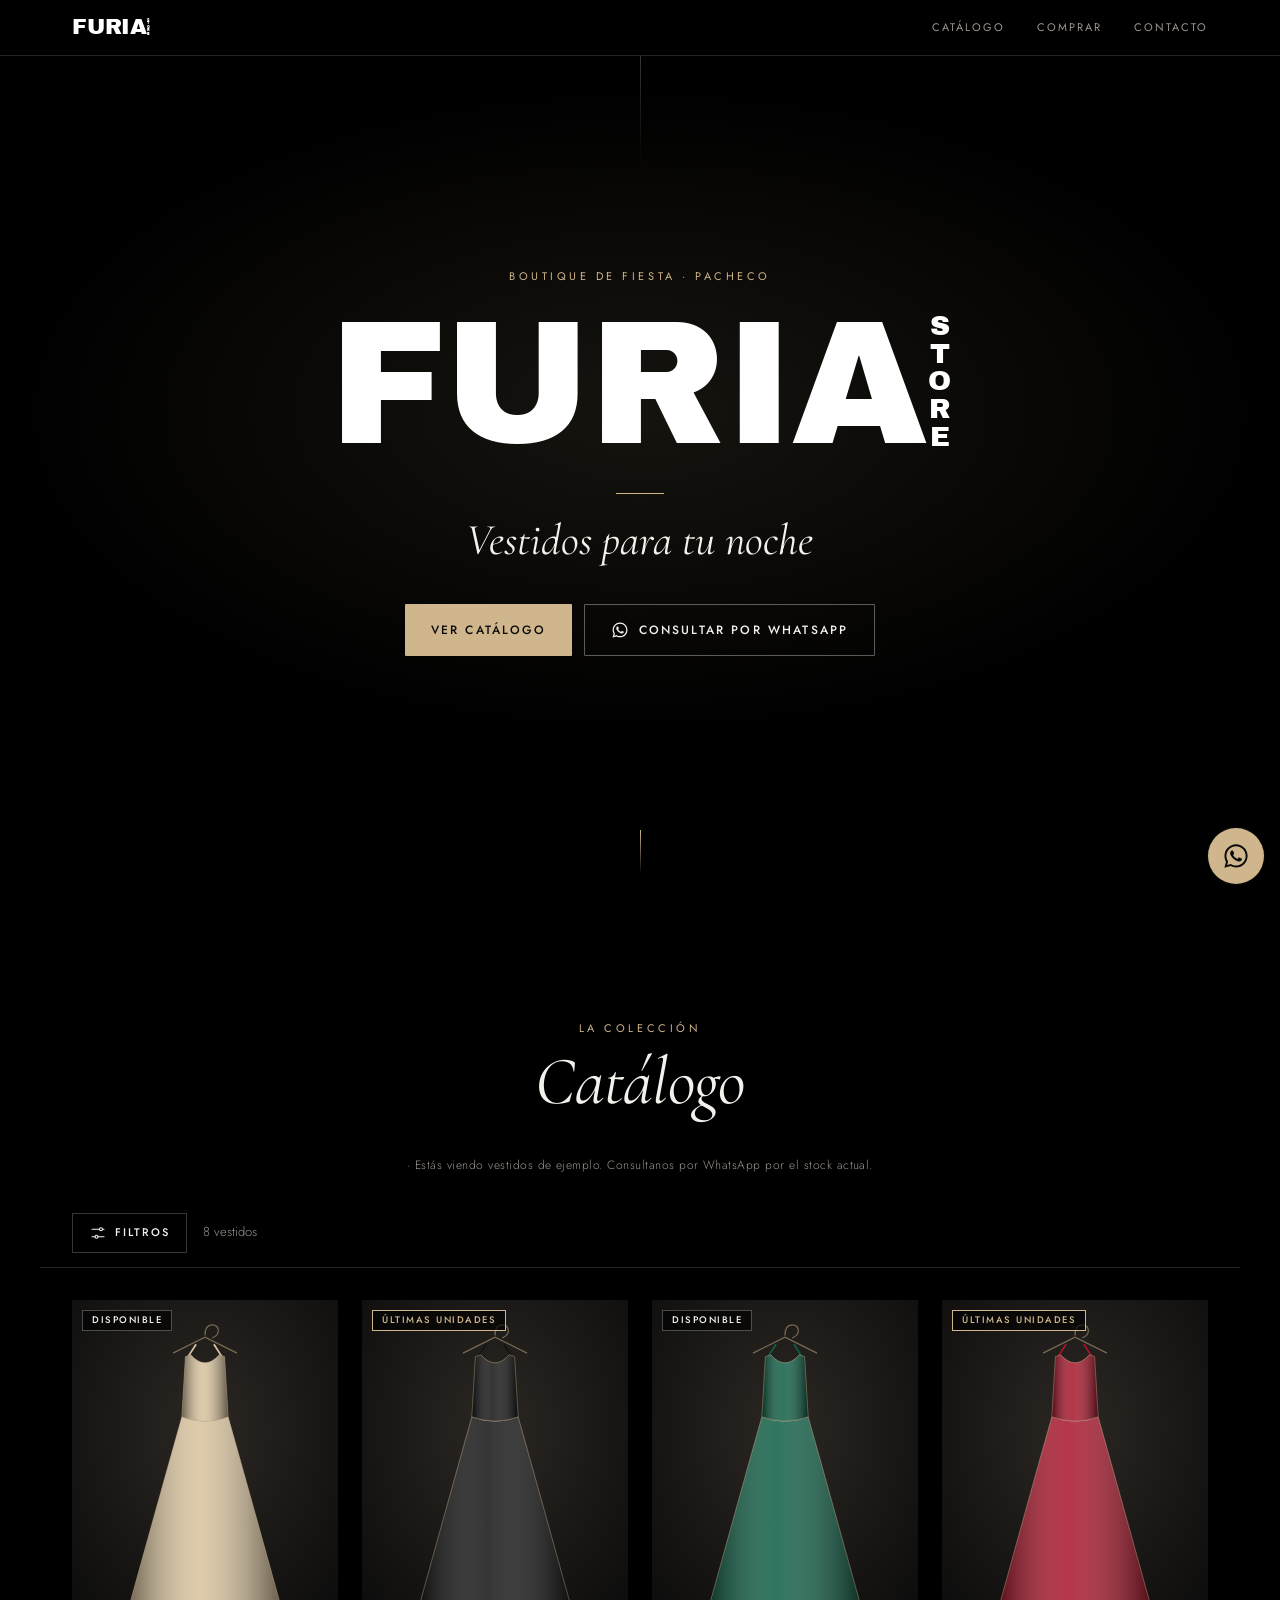
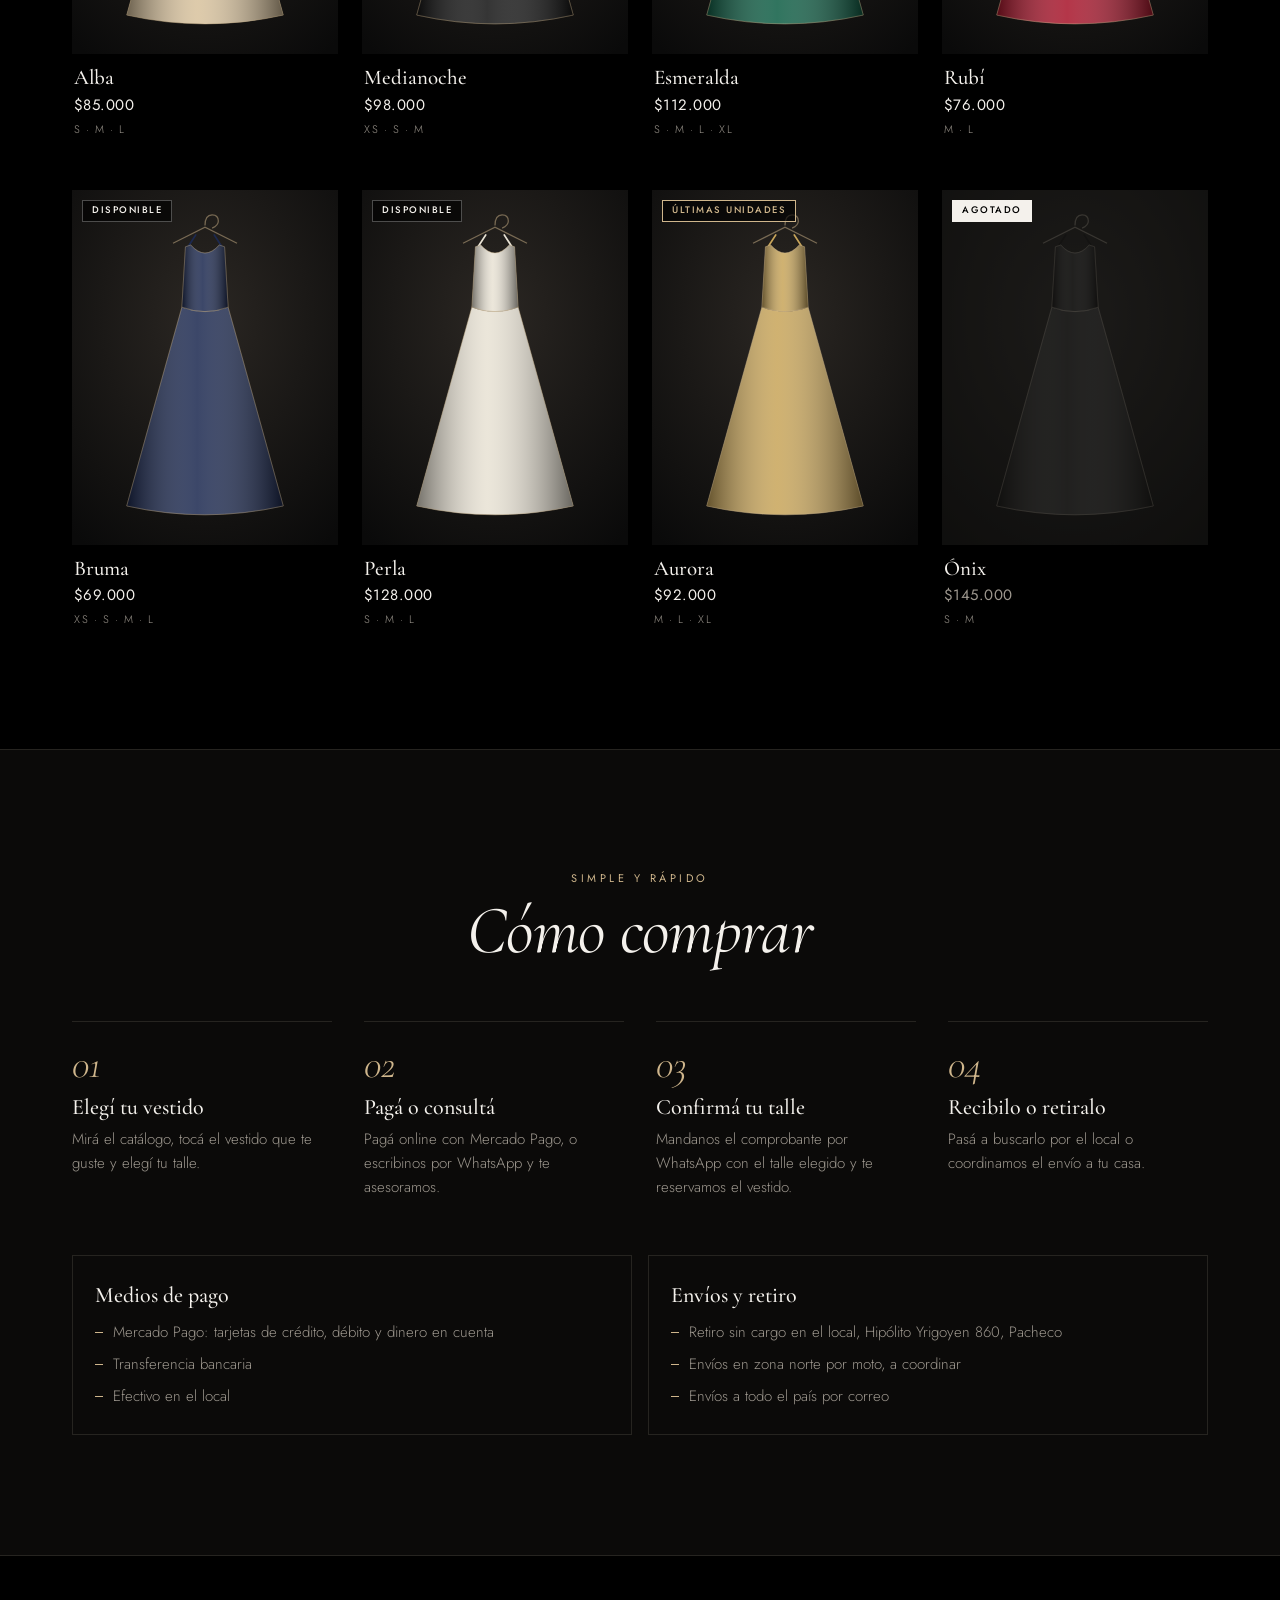
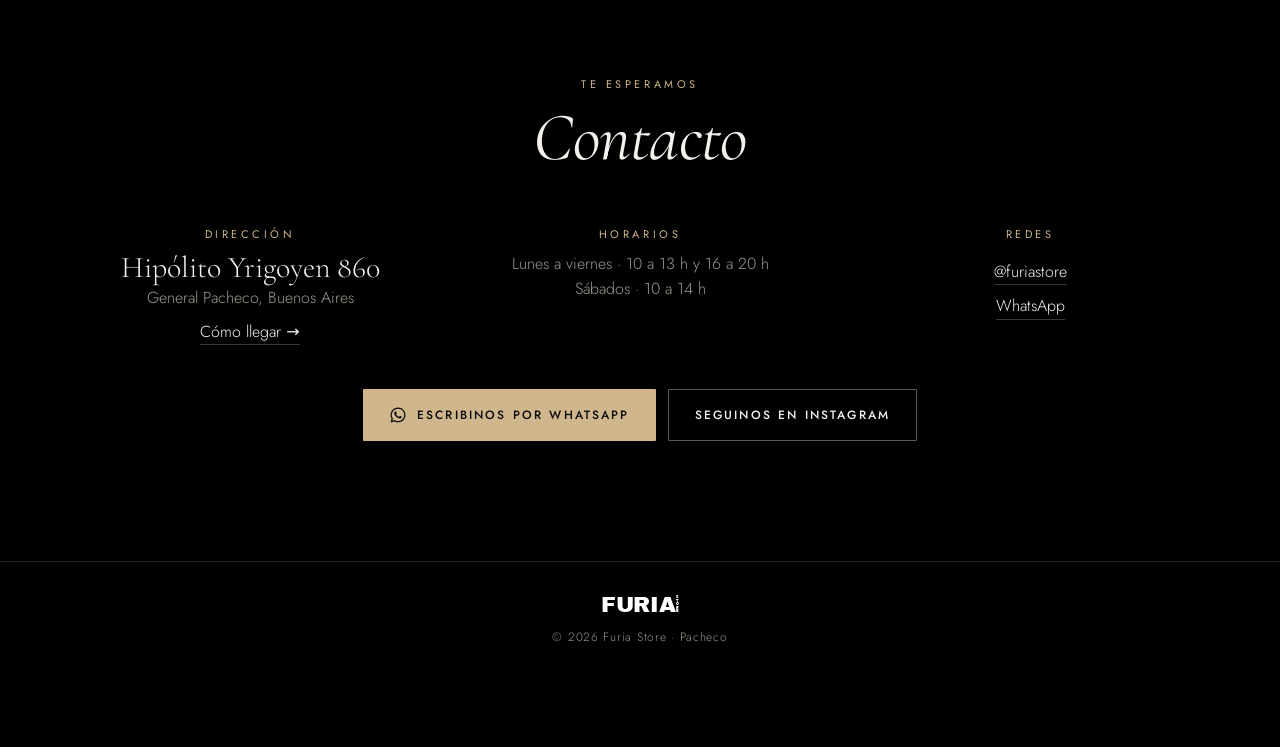
==== index.html @ d297fb41 "Web de Furia Store: catálogo desde Google Sheets, Mercado Pago y WhatsApp" ====
<!doctype html>
<html lang="es-AR">
<head>
  <meta charset="utf-8">
  <meta name="viewport" content="width=device-width, initial-scale=1, viewport-fit=cover">
  <title>Furia Store · Vestidos de fiesta en Pacheco</title>
  <meta name="description" content="Furia Store: vestidos de fiesta elegantes en General Pacheco. Hipólito Yrigoyen 860. Comprá online con Mercado Pago o consultanos por WhatsApp.">
  <meta name="theme-color" content="#000000">
  <meta property="og:title" content="Furia Store · Vestidos para tu noche">
  <meta property="og:description" content="Vestidos de fiesta elegantes en Pacheco. Mirá el catálogo con talles y stock actualizado.">
  <meta property="og:type" content="website">
  <link rel="icon" href="data:image/svg+xml,%3Csvg xmlns='http://www.w3.org/2000/svg' viewBox='0 0 64 64'%3E%3Crect width='64' height='64' fill='%23000'/%3E%3Ctext x='32' y='46' font-family='Arial Black,Arial' font-weight='900' font-size='40' fill='%23fff' text-anchor='middle'%3EF%3C/text%3E%3C/svg%3E">
  <link rel="preconnect" href="https://fonts.googleapis.com">
  <link rel="preconnect" href="https://fonts.gstatic.com" crossorigin>
  <link href="https://fonts.googleapis.com/css2?family=Archivo+Black&family=Cormorant+Garamond:ital,wght@0,400;0,500;1,400;1,500&family=Jost:wght@300;400;500&display=swap" rel="stylesheet">
  <link rel="stylesheet" href="css/styles.css">
</head>
<body>

  <!-- ===== Barra superior ===== -->
  <header class="topbar">
    <div class="container topbar-inner">
      <a href="#inicio" class="logo logo--mini" aria-label="Furia Store, inicio">
        <span class="logo-word">FURIA</span>
        <span class="logo-store" aria-hidden="true"><span>S</span><span>T</span><span>O</span><span>R</span><span>E</span></span>
      </a>
      <nav class="nav" aria-label="Secciones">
        <a href="#catalogo">Catálogo</a>
        <a href="#como-comprar">Comprar</a>
        <a href="#contacto">Contacto</a>
      </nav>
    </div>
  </header>

  <main>
    <!-- ===== 1. Inicio ===== -->
    <section id="inicio" class="hero">
      <div class="hero-inner">
        <p class="eyebrow">Boutique de fiesta · Pacheco</p>
        <!-- Logo armado con texto. Si preferís usar la imagen del logo,
             subí el archivo como logo.png y reemplazá este bloque por:
             <img src="logo.png" alt="Furia Store" class="hero-logo-img"> -->
        <h1 class="logo logo--hero" aria-label="Furia Store">
          <span class="logo-word">FURIA</span>
          <span class="logo-store" aria-hidden="true"><span>S</span><span>T</span><span>O</span><span>R</span><span>E</span></span>
        </h1>
        <span class="hero-rule" aria-hidden="true"></span>
        <p class="tagline">Vestidos para tu noche</p>
        <div class="hero-actions">
          <a href="#catalogo" class="btn btn-accent">Ver catálogo</a>
          <a data-wa class="btn btn-ghost">
            <svg class="ico" viewBox="0 0 24 24" aria-hidden="true"><use href="#ico-wa"/></svg>
            Consultar por WhatsApp
          </a>
        </div>
      </div>
      <a href="#catalogo" class="hero-scroll" aria-label="Bajar al catálogo"></a>
    </section>

    <!-- ===== 2. Catálogo ===== -->
    <section id="catalogo" class="section">
      <div class="container">
        <header class="section-head">
          <p class="eyebrow">La colección</p>
          <h2>Catálogo</h2>
        </header>

        <p id="notice" class="notice" hidden></p>

        <div class="toolbar">
          <button id="filtersOpen" class="toolbar-btn" type="button" aria-haspopup="dialog">
            <svg class="ico" viewBox="0 0 24 24" aria-hidden="true"><path d="M4 7h10M18 7h2M4 17h4M12 17h8" /><circle cx="16" cy="7" r="2"/><circle cx="10" cy="17" r="2"/></svg>
            Filtros <span id="filtersBadge" class="toolbar-badge" hidden></span>
          </button>
          <span id="resultCount" class="toolbar-count" aria-live="polite"></span>
          <button id="filtersClearInline" class="toolbar-clear" type="button" hidden>Limpiar</button>
        </div>

        <div id="grid" class="grid" aria-busy="true">
          <div class="card card--skeleton"></div><div class="card card--skeleton"></div>
          <div class="card card--skeleton"></div><div class="card card--skeleton"></div>
        </div>
        <div id="empty" class="empty" hidden></div>
      </div>
    </section>

    <!-- ===== 3. Cómo comprar ===== -->
    <section id="como-comprar" class="section section--alt">
      <div class="container">
        <header class="section-head">
          <p class="eyebrow">Simple y rápido</p>
          <h2>Cómo comprar</h2>
        </header>

        <ol class="steps">
          <li>
            <span class="step-num">01</span>
            <h3>Elegí tu vestido</h3>
            <p>Mirá el catálogo, tocá el vestido que te guste y elegí tu talle.</p>
          </li>
          <li>
            <span class="step-num">02</span>
            <h3>Pagá o consultá</h3>
            <p>Pagá online con Mercado Pago, o escribinos por WhatsApp y te asesoramos.</p>
          </li>
          <li>
            <span class="step-num">03</span>
            <h3>Confirmá tu talle</h3>
            <p>Mandanos el comprobante por WhatsApp con el talle elegido y te reservamos el vestido.</p>
          </li>
          <li>
            <span class="step-num">04</span>
            <h3>Recibilo o retiralo</h3>
            <p>Pasá a buscarlo por el local o coordinamos el envío a tu casa.</p>
          </li>
        </ol>

        <div class="info-grid">
          <div class="info-card">
            <h3>Medios de pago</h3>
            <ul>
              <li>Mercado Pago: tarjetas de crédito, débito y dinero en cuenta</li>
              <li>Transferencia bancaria</li>
              <li>Efectivo en el local</li>
            </ul>
          </div>
          <div class="info-card">
            <h3>Envíos y retiro</h3>
            <ul>
              <li>Retiro sin cargo en el local, Hipólito Yrigoyen 860, Pacheco</li>
              <li>Envíos en zona norte por moto, a coordinar</li>
              <li>Envíos a todo el país por correo</li>
            </ul>
          </div>
        </div>
      </div>
    </section>

    <!-- ===== 4. Contacto ===== -->
    <section id="contacto" class="section">
      <div class="container contact">
        <header class="section-head">
          <p class="eyebrow">Te esperamos</p>
          <h2>Contacto</h2>
        </header>

        <div class="contact-grid">
          <div class="contact-item">
            <h3>Dirección</h3>
            <p class="contact-big">Hipólito Yrigoyen 860</p>
            <p>General Pacheco, Buenos Aires</p>
            <a class="link" target="_blank" rel="noopener"
               href="https://www.google.com/maps/search/?api=1&query=Hip%C3%B3lito+Yrigoyen+860+General+Pacheco">Cómo llegar →</a>
          </div>
          <div class="contact-item">
            <h3>Horarios</h3>
            <!-- Cambiá los horarios acá -->
            <p>Lunes a viernes · 10 a 13 h y 16 a 20 h</p>
            <p>Sábados · 10 a 14 h</p>
          </div>
          <div class="contact-item">
            <h3>Redes</h3>
            <p><a class="link" data-ig target="_blank" rel="noopener"><span data-ig-text></span></a></p>
            <p><a class="link" data-wa>WhatsApp</a></p>
          </div>
        </div>

        <div class="contact-actions">
          <a data-wa class="btn btn-accent">
            <svg class="ico" viewBox="0 0 24 24" aria-hidden="true"><use href="#ico-wa"/></svg>
            Escribinos por WhatsApp
          </a>
          <a data-ig class="btn btn-ghost" target="_blank" rel="noopener">Seguinos en Instagram</a>
        </div>
      </div>
    </section>
  </main>

  <footer class="footer">
    <div class="container footer-inner">
      <span class="logo logo--mini" aria-hidden="true">
        <span class="logo-word">FURIA</span>
        <span class="logo-store"><span>S</span><span>T</span><span>O</span><span>R</span><span>E</span></span>
      </span>
      <p>© <span id="year"></span> Furia Store · Pacheco</p>
    </div>
  </footer>

  <!-- Botón flotante de WhatsApp -->
  <a data-wa class="wa-float" aria-label="Consultar por WhatsApp">
    <svg viewBox="0 0 24 24" aria-hidden="true"><use href="#ico-wa"/></svg>
  </a>

  <!-- Detalle del vestido -->
  <dialog id="detail" class="detail" aria-label="Detalle del vestido">
    <button class="detail-close" type="button" aria-label="Cerrar">
      <svg viewBox="0 0 24 24" aria-hidden="true"><path d="M6 6l12 12M18 6L6 18"/></svg>
    </button>
    <div class="detail-scroll" id="detailBody"></div>
  </dialog>

  <!-- Panel de filtros -->
  <dialog id="filters" class="sheet" aria-labelledby="filtersTitle">
    <div class="sheet-head">
      <h2 id="filtersTitle">Filtros</h2>
      <button class="sheet-x" type="button" data-close aria-label="Cerrar filtros">
        <svg viewBox="0 0 24 24" aria-hidden="true"><path d="M6 6l12 12M18 6L6 18"/></svg>
      </button>
    </div>
    <div class="sheet-body">
      <fieldset class="fgroup">
        <legend>Talle</legend>
        <div id="fTalles" class="chips"></div>
      </fieldset>
      <fieldset class="fgroup">
        <legend>Color</legend>
        <div id="fColores" class="chips"></div>
      </fieldset>
      <fieldset class="fgroup">
        <legend>Precio</legend>
        <div class="price-range">
          <label><span>Desde</span><input id="fMin" type="number" inputmode="numeric" min="0" step="1000" placeholder="$"></label>
          <span class="price-sep">—</span>
          <label><span>Hasta</span><input id="fMax" type="number" inputmode="numeric" min="0" step="1000" placeholder="$"></label>
        </div>
      </fieldset>
    </div>
    <div class="sheet-foot">
      <button id="filtersClear" class="btn btn-ghost" type="button">Limpiar</button>
      <button id="filtersApply" class="btn btn-accent" type="button" data-close>Ver vestidos</button>
    </div>
  </dialog>

  <!-- Íconos -->
  <svg width="0" height="0" style="position:absolute" aria-hidden="true">
    <symbol id="ico-wa" viewBox="0 0 24 24">
      <path fill="currentColor" stroke="none" d="M12.04 2C6.58 2 2.13 6.45 2.13 11.91c0 1.75.46 3.45 1.32 4.95L2.05 22l5.25-1.38a9.9 9.9 0 0 0 4.74 1.21c5.46 0 9.91-4.45 9.91-9.91C21.95 6.45 17.5 2 12.04 2Zm0 18.15c-1.48 0-2.93-.4-4.2-1.15l-.3-.18-3.12.82.83-3.04-.2-.31a8.2 8.2 0 0 1-1.26-4.38c0-4.54 3.7-8.24 8.25-8.24 4.54 0 8.24 3.7 8.24 8.24 0 4.55-3.7 8.24-8.24 8.24Zm4.52-6.16c-.25-.12-1.47-.72-1.69-.81-.23-.08-.39-.12-.56.13-.16.25-.64.81-.79.97-.14.17-.29.19-.54.06-.25-.12-1.05-.39-1.99-1.23-.74-.66-1.23-1.47-1.38-1.72-.14-.25-.01-.38.11-.51.11-.11.25-.29.37-.43.13-.15.17-.25.25-.42.08-.17.04-.31-.02-.43-.06-.13-.56-1.34-.76-1.84-.2-.48-.41-.42-.56-.43h-.48c-.17 0-.43.06-.66.31-.22.25-.86.85-.86 2.07 0 1.22.89 2.4 1.01 2.56.12.17 1.75 2.67 4.23 3.74.59.26 1.05.41 1.41.52.59.19 1.13.16 1.56.1.48-.07 1.47-.6 1.67-1.18.21-.58.21-1.07.14-1.18-.06-.1-.22-.16-.47-.28Z"/>
    </symbol>
  </svg>

  <script src="js/app.js"></script>
</body>
</html>
---- css/styles.css ----
/* =========================================================
   FURIA STORE — estilos
   Base negra y blanca + un solo acento champagne.
   ========================================================= */

:root {
  --bg: #000;
  --bg-alt: #0b0a09;
  --surface: #141311;
  --line: #262420;
  --line-strong: #3a3732;
  --text: #f4f1ec;
  --muted: #9d978e;
  --accent: #cfb68c;        /* champagne */
  --accent-soft: rgba(207, 182, 140, .14);

  --font-logo: "Archivo Black", "Arial Black", Arial, sans-serif;
  --font-title: "Cormorant Garamond", Georgia, serif;
  --font-body: "Jost", system-ui, -apple-system, "Segoe UI", sans-serif;

  --topbar-h: 56px;
  --ease: cubic-bezier(.2, .7, .2, 1);
}

*, *::before, *::after { box-sizing: border-box; margin: 0; padding: 0; }

html {
  scroll-behavior: smooth;
  scroll-padding-top: var(--topbar-h);
  -webkit-text-size-adjust: 100%;
}
html.lock { overflow: hidden; }

body {
  background: var(--bg);
  color: var(--text);
  font-family: var(--font-body);
  font-weight: 300;
  font-size: 16px;
  line-height: 1.6;
  -webkit-font-smoothing: antialiased;
  overflow-x: hidden;
}

[hidden] { display: none !important; }
img { display: block; max-width: 100%; }
a { color: inherit; text-decoration: none; }
button { font: inherit; color: inherit; background: none; border: 0; cursor: pointer; }
fieldset { border: 0; }
:focus-visible { outline: 1px solid var(--accent); outline-offset: 3px; }

.container { width: 100%; max-width: 1200px; margin: 0 auto; padding: 0 20px; }

.ico {
  width: 18px; height: 18px; flex: none;
  fill: none; stroke: currentColor; stroke-width: 1.5; stroke-linecap: round;
}

/* ---------- Logo (FURIA + STORE vertical) ---------- */
.logo {
  display: inline-flex;
  align-items: stretch;
  font-family: var(--font-logo);
  font-weight: 400;
  color: #fff;
  line-height: .74;
  text-transform: uppercase;
}
.logo-word { letter-spacing: -.01em; padding-top: .02em; }
.logo-store {
  display: flex;
  flex-direction: column;
  justify-content: space-between;
  margin-left: .07em;
  font-size: .158em;
  line-height: 1;
  padding: .02em 0 0;
}
.logo-store span { display: block; height: 1em; line-height: .78; text-align: center; }
.logo--mini { font-size: 22px; }
.logo--hero { font-size: clamp(76px, 25vw, 176px); }

/* ---------- Barra superior ---------- */
.topbar {
  position: sticky; top: 0; z-index: 40;
  height: var(--topbar-h);
  background: rgba(0, 0, 0, .86);
  -webkit-backdrop-filter: blur(12px);
  backdrop-filter: blur(12px);
  border-bottom: 1px solid var(--line);
}
.topbar-inner { height: 100%; display: flex; align-items: center; justify-content: space-between; }
.nav { display: flex; gap: 20px; }
.nav a {
  font-size: 11px; font-weight: 400;
  letter-spacing: .18em; text-transform: uppercase;
  color: var(--muted);
  transition: color .2s;
}
.nav a:hover { color: var(--text); }

/* ---------- Botones ---------- */
.btn {
  display: inline-flex; align-items: center; justify-content: center; gap: 10px;
  min-height: 52px; padding: 0 26px;
  font-size: 12px; font-weight: 500;
  letter-spacing: .18em; text-transform: uppercase;
  border-radius: 1px;
  transition: background .25s, color .25s, border-color .25s, transform .25s;
  text-align: center;
  cursor: pointer;
}
.btn .ico { width: 18px; height: 18px; }
.btn-accent { background: var(--accent); color: #0a0a0a; }
.btn-accent:hover { background: #e0caa3; }
.btn-ghost { border: 1px solid rgba(255, 255, 255, .35); color: var(--text); }
.btn-ghost:hover { border-color: #fff; }
.btn:active { transform: scale(.98); }

/* ---------- Inicio ---------- */
.hero {
  position: relative;
  min-height: calc(100svh - var(--topbar-h));
  display: grid; place-items: center;
  text-align: center;
  padding: 56px 20px 88px;
  background:
    radial-gradient(ellipse 70% 55% at 50% 42%, rgba(207, 182, 140, .11), transparent 70%),
    var(--bg);
  overflow: hidden;
}
.hero::before, .hero::after {   /* líneas finas decorativas */
  content: ""; position: absolute; left: 50%; width: 1px;
  background: linear-gradient(var(--line-strong), transparent);
}
.hero::before { top: 0; height: 12vh; }
.hero-inner { display: flex; flex-direction: column; align-items: center; animation: rise 1.1s var(--ease) both; }
.hero .eyebrow { margin-bottom: 30px; }
.hero-logo-img { width: min(78vw, 520px); height: auto; }
.hero-rule { width: 48px; height: 1px; background: var(--accent); margin: 38px 0 22px; }
.tagline {
  font-family: var(--font-title);
  font-style: italic; font-weight: 400;
  font-size: clamp(28px, 7.5vw, 44px);
  line-height: 1.1;
  margin-bottom: 40px;
}
.hero-actions { display: flex; flex-direction: column; gap: 12px; width: 100%; max-width: 320px; }
.hero-scroll {
  position: absolute; bottom: 26px; left: 50%;
  width: 1px; height: 44px; background: linear-gradient(var(--accent), transparent);
  animation: drip 2.4s ease-in-out infinite;
}

@keyframes rise { from { opacity: 0; transform: translateY(14px); } to { opacity: 1; transform: none; } }
@keyframes drip { 0%, 100% { opacity: .2; transform: scaleY(.6); transform-origin: top; } 50% { opacity: 1; transform: scaleY(1); } }

/* ---------- Secciones ---------- */
.section { padding: 84px 0; }
.section--alt { background: var(--bg-alt); border-top: 1px solid var(--line); border-bottom: 1px solid var(--line); }
.section-head { text-align: center; margin-bottom: 40px; }
.eyebrow {
  font-size: 11px; font-weight: 400;
  letter-spacing: .32em; text-transform: uppercase;
  color: var(--accent);
}
.section-head .eyebrow { margin-bottom: 10px; }
h2 {
  font-family: var(--font-title);
  font-weight: 400; font-style: italic;
  font-size: clamp(42px, 11vw, 68px);
  line-height: 1;
  letter-spacing: -.01em;
}
h3 {
  font-family: var(--font-title);
  font-weight: 500;
  font-size: 22px; line-height: 1.2;
}

/* ---------- Catálogo: barra de filtros ---------- */
.notice {
  margin: -16px auto 24px;
  max-width: 520px;
  text-align: center;
  font-size: 12px; letter-spacing: .04em;
  color: var(--muted);
}
.notice::before { content: "·  "; color: var(--accent); }

.toolbar {
  position: sticky; top: var(--topbar-h); z-index: 30;
  display: flex; align-items: center; gap: 16px;
  margin: 0 -20px 24px; padding: 12px 20px;
  background: rgba(0, 0, 0, .9);
  -webkit-backdrop-filter: blur(10px);
  backdrop-filter: blur(10px);
  border-bottom: 1px solid var(--line);
}
.toolbar-btn {
  display: inline-flex; align-items: center; gap: 8px;
  min-height: 40px; padding: 0 16px;
  border: 1px solid var(--line-strong);
  font-size: 11px; font-weight: 500; letter-spacing: .18em; text-transform: uppercase;
}
.toolbar-btn:hover { border-color: var(--text); }
.toolbar-badge {
  display: inline-grid; place-items: center;
  min-width: 18px; height: 18px; padding: 0 5px;
  border-radius: 9px; background: var(--accent); color: #000;
  font-size: 10px; letter-spacing: 0;
}
.toolbar-count { font-size: 13px; color: var(--muted); }
.toolbar-clear {
  margin-left: auto;
  font-size: 11px; letter-spacing: .16em; text-transform: uppercase;
  color: var(--accent);
  min-height: 40px;
}

/* ---------- Catálogo: grilla ---------- */
.grid {
  display: grid;
  grid-template-columns: repeat(2, minmax(0, 1fr));
  gap: 28px 12px;
}
.card-link { display: block; width: 100%; text-align: left; }
.card-media {
  position: relative;
  aspect-ratio: 3 / 4;
  overflow: hidden;
  background: var(--surface);
}
.card-media img {
  width: 100%; height: 100%; object-fit: cover;
  transition: transform 1s var(--ease), opacity .4s;
}
.card-link:hover .card-media img { transform: scale(1.04); }
.card-body { padding: 12px 2px 0; }
.card-name {
  font-family: var(--font-title);
  font-weight: 500;
  font-size: 21px; line-height: 1.15;
}
.card-price { font-size: 15px; font-weight: 400; letter-spacing: .03em; margin-top: 2px; }
.card-sizes {
  font-size: 11px; letter-spacing: .14em; text-transform: uppercase;
  color: var(--muted); margin-top: 4px;
}
.card[data-stock="agotado"] .card-media img { opacity: .4; filter: grayscale(.6); }
.card[data-stock="agotado"] .card-price { color: var(--muted); }

.badge {
  display: inline-block;
  padding: 5px 9px;
  font-size: 9.5px; font-weight: 500;
  letter-spacing: .16em; text-transform: uppercase;
  line-height: 1;
  border: 1px solid rgba(255, 255, 255, .28);
  background: rgba(0, 0, 0, .66);
  color: var(--text);
}
.card-media .badge { position: absolute; top: 10px; left: 10px; }
.badge--ultimas { border-color: var(--accent); color: var(--accent); }
.badge--agotado { background: var(--text); border-color: var(--text); color: #000; }

.card--skeleton {
  aspect-ratio: 3 / 4.7;
  background: linear-gradient(100deg, var(--surface) 40%, #1e1c19 50%, var(--surface) 60%) 0 0 / 300% 100%;
  animation: shimmer 1.6s linear infinite;
}
@keyframes shimmer { to { background-position: -150% 0; } }

.empty {
  text-align: center; padding: 48px 0;
  color: var(--muted);
}
.empty p { margin-bottom: 20px; }

/* ---------- Cómo comprar ---------- */
.steps {
  list-style: none;
  display: grid; gap: 34px;
  counter-reset: none;
  margin-bottom: 56px;
}
.steps li { border-top: 1px solid var(--line); padding-top: 22px; }
.step-num {
  display: block;
  font-family: var(--font-title); font-style: italic;
  font-size: 40px; line-height: 1;
  color: var(--accent);
  margin-bottom: 10px;
}
.steps p, .info-card li { color: var(--muted); font-size: 15px; }
.steps h3 { margin-bottom: 6px; }

.info-grid { display: grid; gap: 16px; }
.info-card {
  border: 1px solid var(--line);
  padding: 26px 22px;
}
.info-card h3 { margin-bottom: 12px; }
.info-card ul { list-style: none; display: grid; gap: 8px; }
.info-card li { padding-left: 18px; position: relative; }
.info-card li::before {
  content: ""; position: absolute; left: 0; top: .78em;
  width: 8px; height: 1px; background: var(--accent);
}

/* ---------- Contacto ---------- */
.contact-grid { display: grid; gap: 34px; text-align: center; margin-bottom: 44px; }
.contact-item h3 {
  font-family: var(--font-body);
  font-size: 11px; font-weight: 400;
  letter-spacing: .32em; text-transform: uppercase;
  color: var(--accent);
  margin-bottom: 10px;
}
.contact-item p { color: var(--muted); }
.contact-big {
  font-family: var(--font-title);
  font-size: 30px; line-height: 1.15;
  color: var(--text) !important;
}
.link { color: var(--text); border-bottom: 1px solid var(--line-strong); transition: border-color .2s; }
.link:hover { border-color: var(--accent); }
.contact-item .link { display: inline-block; margin-top: 8px; }
.contact-actions { display: flex; flex-direction: column; gap: 12px; max-width: 340px; margin: 0 auto; }

/* ---------- Footer ---------- */
.footer { border-top: 1px solid var(--line); padding: 34px 0 100px; }
.footer-inner { display: flex; flex-direction: column; align-items: center; gap: 14px; }
.footer p { font-size: 12px; color: var(--muted); letter-spacing: .06em; }

/* ---------- WhatsApp flotante ---------- */
.wa-float {
  position: fixed; z-index: 45;
  right: 16px; bottom: calc(16px + env(safe-area-inset-bottom));
  width: 56px; height: 56px;
  display: grid; place-items: center;
  border-radius: 50%;
  background: var(--accent); color: #0a0a0a;
  box-shadow: 0 8px 28px rgba(0, 0, 0, .55), 0 0 0 1px rgba(255, 255, 255, .06);
  transition: transform .25s var(--ease);
}
.wa-float svg { width: 28px; height: 28px; }
.wa-float:hover { transform: scale(1.06); }

/* ---------- Diálogos (detalle y filtros) ---------- */
dialog {
  color: var(--text);
  background: var(--bg);
  border: 0;
  padding: 0;
  max-width: none; max-height: none;
}
dialog::backdrop { background: rgba(0, 0, 0, .78); -webkit-backdrop-filter: blur(4px); backdrop-filter: blur(4px); }

.detail {
  width: 100%; height: 100%;
  margin: 0;
  overflow: hidden;
}
.detail[open] { animation: fadeUp .35s var(--ease); }
.detail-scroll { height: 100%; overflow-y: auto; overscroll-behavior: contain; }
.detail-close {
  position: absolute; z-index: 3; top: 12px; right: 12px;
  width: 44px; height: 44px;
  display: grid; place-items: center;
  border-radius: 50%;
  background: rgba(0, 0, 0, .6);
  -webkit-backdrop-filter: blur(6px);
  backdrop-filter: blur(6px);
}
.detail-close svg, .sheet-x svg { width: 22px; height: 22px; fill: none; stroke: #fff; stroke-width: 1.4; }

.gallery { position: relative; background: var(--surface); }
.slides {
  display: flex;
  overflow-x: auto;
  scroll-snap-type: x mandatory;
  scrollbar-width: none;
}
.slides::-webkit-scrollbar { display: none; }
.slides img {
  flex: 0 0 100%;
  width: 100%;
  aspect-ratio: 3 / 4;
  object-fit: cover;
  scroll-snap-align: center;
}
.dots {
  position: absolute; left: 0; right: 0; bottom: 14px;
  display: flex; justify-content: center; gap: 6px;
}
.dots button { width: 22px; height: 18px; display: grid; place-items: center; }
.dots button::before {
  content: ""; width: 14px; height: 2px;
  background: rgba(255, 255, 255, .4);
  transition: background .25s;
}
.dots button[aria-current="true"]::before { background: #fff; }
.gal-arrow {
  position: absolute; top: 50%; translate: 0 -50%;
  width: 42px; height: 42px;
  display: none; place-items: center;
  background: rgba(0, 0, 0, .55);
  border-radius: 50%;
}
.gal-arrow svg { width: 20px; height: 20px; fill: none; stroke: #fff; stroke-width: 1.5; }
.gal-prev { left: 12px; }
.gal-next { right: 12px; }

.detail-info { padding: 26px 20px 48px; }
.detail-info .badge { margin-bottom: 14px; }
.detail-name {
  font-style: normal; font-weight: 500;
  font-size: clamp(38px, 10vw, 52px);
}
.detail-price { font-size: 22px; font-weight: 400; letter-spacing: .03em; margin: 8px 0 22px; }
.detail-meta { font-size: 14px; color: var(--muted); margin-bottom: 22px; }
.detail-meta strong { font-weight: 400; color: var(--text); }
.detail-label {
  display: flex; justify-content: space-between; align-items: baseline;
  font-size: 11px; letter-spacing: .24em; text-transform: uppercase;
  color: var(--muted);
  margin-bottom: 10px;
}
.detail-label em { font-style: normal; letter-spacing: .06em; text-transform: none; color: var(--accent); opacity: 0; transition: opacity .2s; }
.sizes.need .detail-label em { opacity: 1; }
.sizes.need .chips { animation: nudge .4s; }
@keyframes nudge { 25% { transform: translateX(-5px); } 75% { transform: translateX(5px); } }
.sizes { margin-bottom: 28px; }
.detail-actions { display: grid; gap: 10px; }
.detail-note { font-size: 13px; color: var(--muted); margin-top: 16px; line-height: 1.5; }

/* chips */
.chips { display: flex; flex-wrap: wrap; gap: 8px; }
.chip {
  display: inline-flex; align-items: center; gap: 8px;
  min-height: 42px; min-width: 48px;
  padding: 0 14px;
  justify-content: center;
  border: 1px solid var(--line-strong);
  font-size: 13px; letter-spacing: .08em;
  transition: background .2s, color .2s, border-color .2s;
}
.chip:hover { border-color: var(--text); }
.chip[aria-pressed="true"] { background: var(--text); border-color: var(--text); color: #000; }
.swatch {
  width: 14px; height: 14px; border-radius: 50%;
  box-shadow: inset 0 0 0 1px rgba(255, 255, 255, .25);
}

/* panel de filtros (bottom sheet en celular) */
.sheet {
  width: 100%;
  margin: auto 0 0;
  max-height: 86svh;
  background: var(--bg-alt);
  border-top: 1px solid var(--line-strong);
  display: none; flex-direction: column;
}
.sheet[open] { display: flex; animation: sheetUp .35s var(--ease); }
.sheet-head {
  display: flex; align-items: center; justify-content: space-between;
  padding: 18px 20px 10px;
}
.sheet-head h2 { font-size: 34px; }
.sheet-x { width: 44px; height: 44px; display: grid; place-items: center; margin-right: -10px; }
.sheet-body { overflow-y: auto; padding: 6px 20px 10px; }
.fgroup { padding: 16px 0 20px; border-top: 1px solid var(--line); }
.fgroup legend {
  font-size: 11px; letter-spacing: .24em; text-transform: uppercase;
  color: var(--muted);
  padding-top: 16px; margin-bottom: 12px;
  float: left; width: 100%;
}
.fgroup legend + * { clear: both; }
.price-range { display: flex; align-items: end; gap: 12px; }
.price-range label { flex: 1; display: grid; gap: 6px; font-size: 12px; color: var(--muted); }
.price-range input {
  width: 100%; min-height: 46px; padding: 0 12px;
  background: transparent; color: var(--text);
  border: 1px solid var(--line-strong); border-radius: 0;
  font: inherit; font-size: 16px;
}
.price-range input:focus { outline: none; border-color: var(--accent); }
.price-sep { padding-bottom: 12px; color: var(--muted); }
.sheet-foot {
  display: grid; grid-template-columns: 1fr 2fr; gap: 10px;
  padding: 14px 20px calc(14px + env(safe-area-inset-bottom));
  border-top: 1px solid var(--line);
}

@keyframes fadeUp { from { opacity: 0; transform: translateY(18px); } to { opacity: 1; transform: none; } }
@keyframes sheetUp { from { transform: translateY(100%); } to { transform: none; } }

/* ---------- Pantallas más grandes ---------- */
@media (min-width: 600px) {
  .grid { grid-template-columns: repeat(3, minmax(0, 1fr)); gap: 40px 20px; }
  .hero-actions, .contact-actions { flex-direction: row; max-width: none; justify-content: center; }
  .steps { grid-template-columns: repeat(2, 1fr); gap: 40px 32px; }
  .info-grid { grid-template-columns: repeat(2, 1fr); }
  .contact-grid { grid-template-columns: repeat(3, 1fr); }
  .nav { gap: 32px; }
}

@media (min-width: 960px) {
  .container { padding: 0 32px; }
  .toolbar { margin: 0 -32px 32px; padding: 14px 32px; }
  .grid { grid-template-columns: repeat(4, minmax(0, 1fr)); gap: 52px 24px; }
  .steps { grid-template-columns: repeat(4, 1fr); }
  .section { padding: 120px 0; }
  .section-head { margin-bottom: 56px; }

  .detail {
    width: min(1040px, 92vw); height: auto; max-height: 90vh;
    margin: auto;
    border: 1px solid var(--line);
  }
  .detail-scroll {
    display: grid; grid-template-columns: 1.05fr 1fr;
    max-height: 90vh; height: auto;
  }
  .gallery { max-height: 90vh; }
  .slides img { aspect-ratio: auto; height: min(90vh, 720px); }
  .detail-info { padding: 56px 44px; overflow-y: auto; max-height: 90vh; }
  .gal-arrow { display: grid; }

  .sheet {
    width: 460px; margin: auto;
    border: 1px solid var(--line-strong);
  }
  .sheet[open] { animation: fadeUp .3s var(--ease); }
}

@media (prefers-reduced-motion: reduce) {
  *, *::before, *::after { animation: none !important; transition: none !important; scroll-behavior: auto !important; }
}
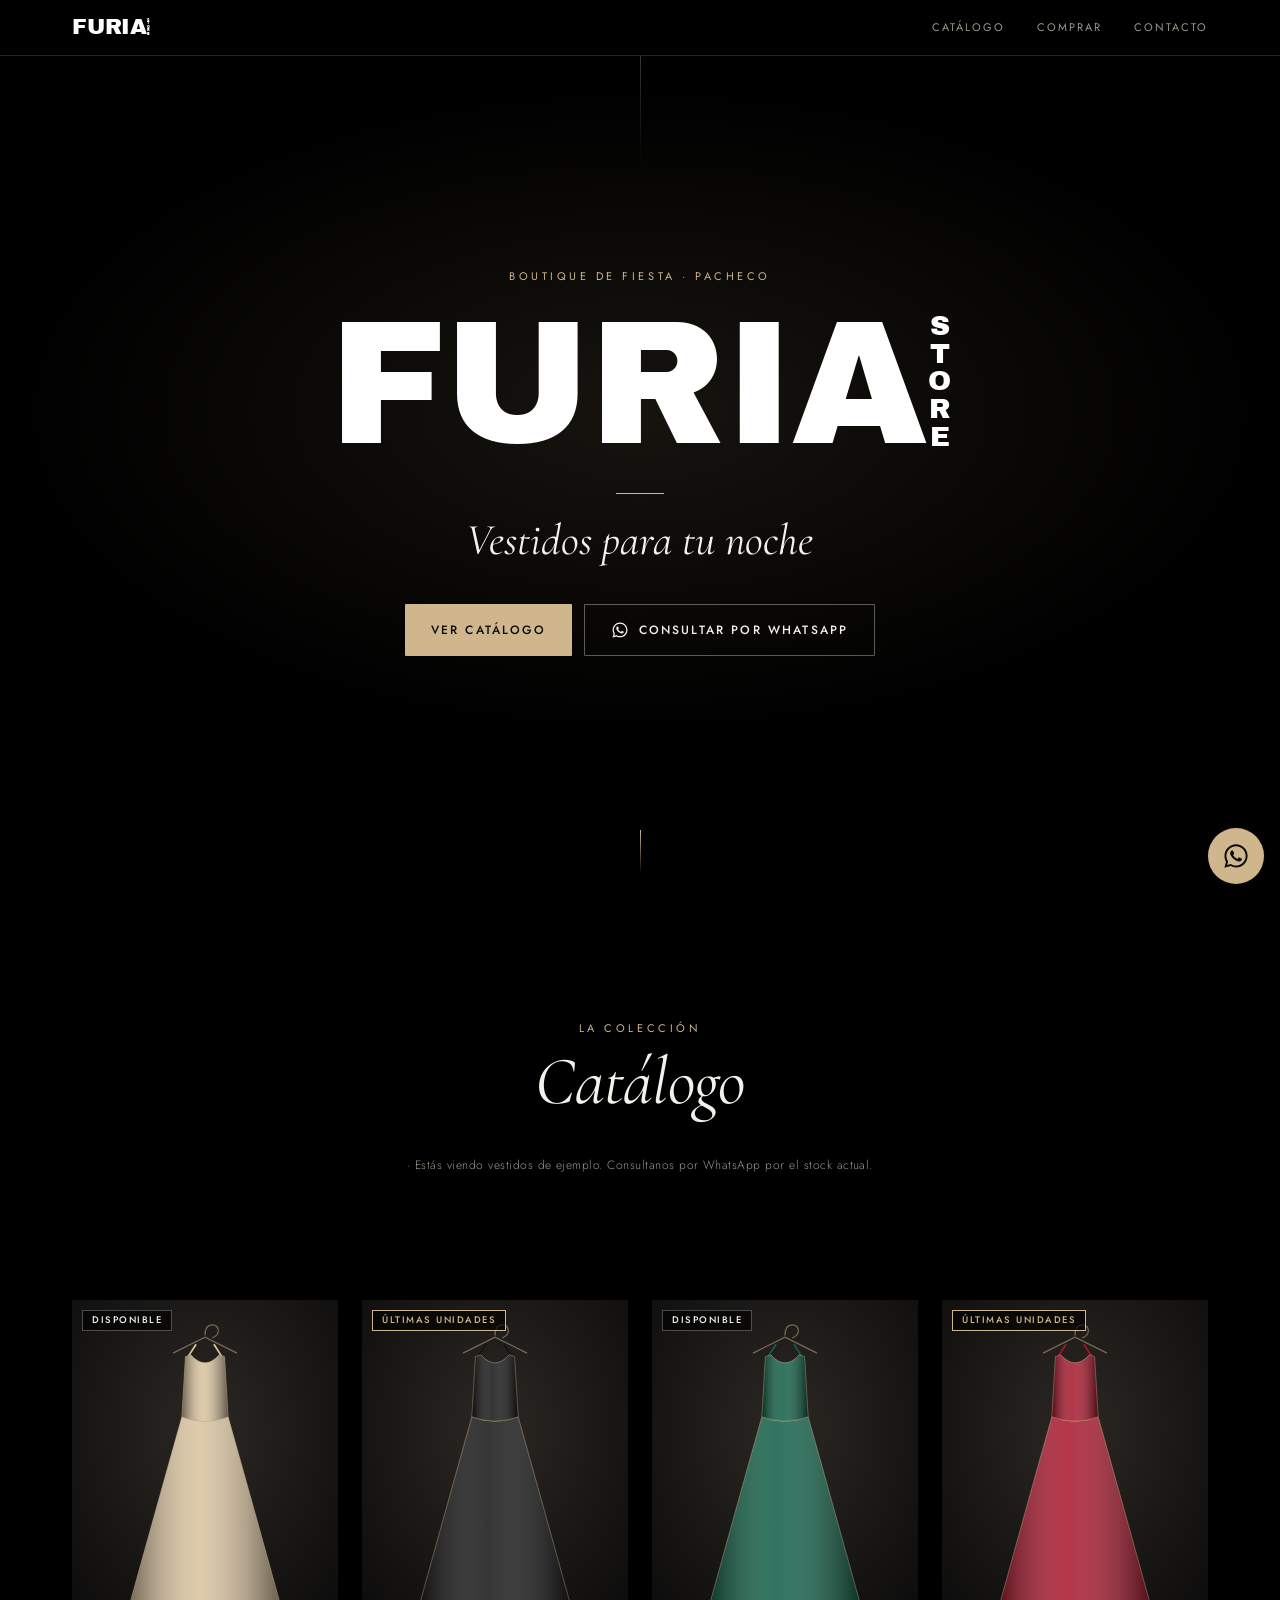
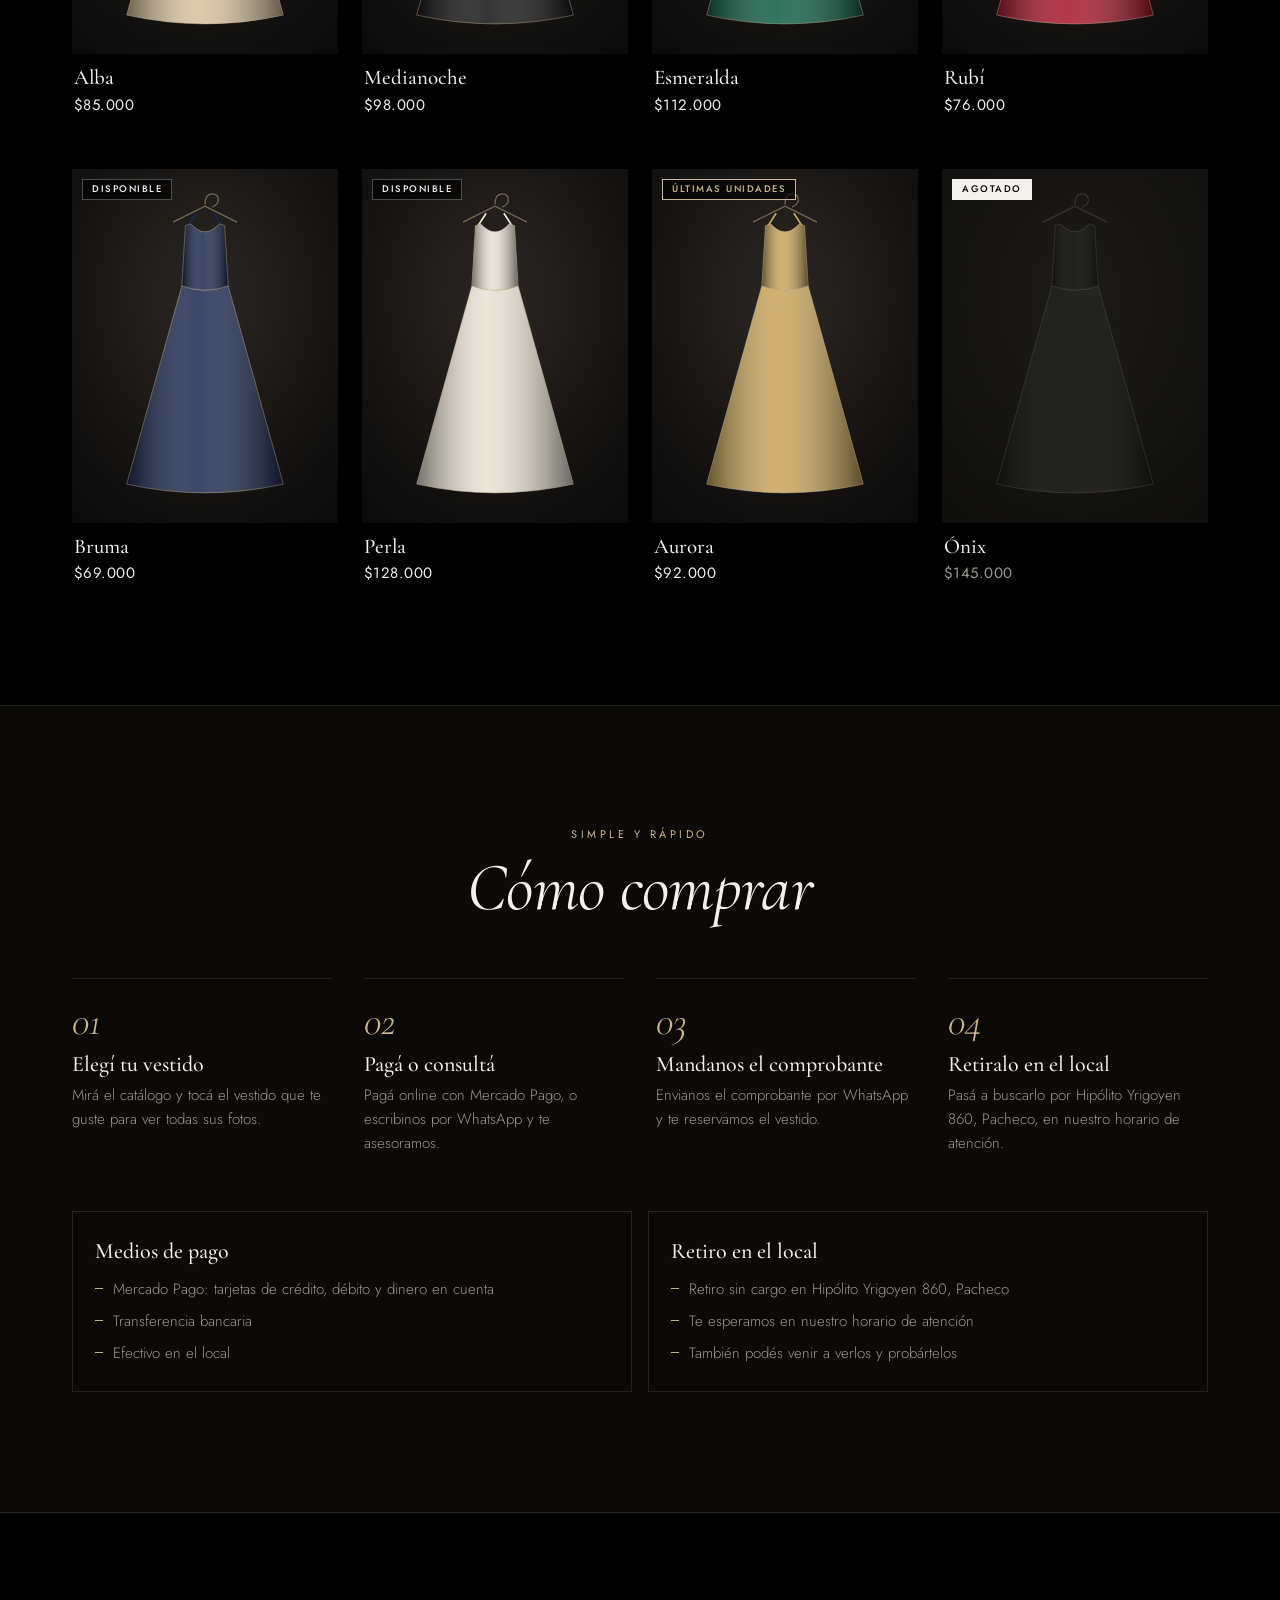
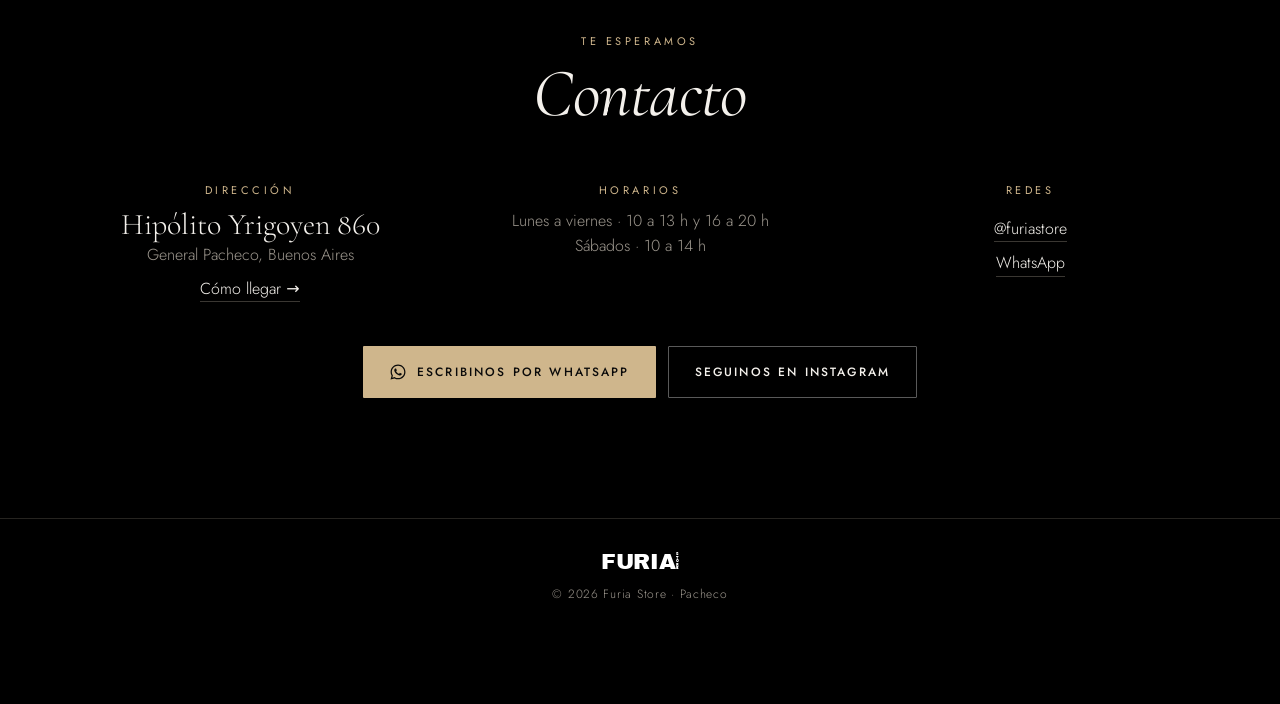
==== commit b0f28326: "Talle único y sin envíos: quitar talles del catálogo, filtros y planilla; solo retiro en el local" ====
--- a/index.html
+++ b/index.html
@@ -7,7 +7,7 @@
   <meta name="description" content="Furia Store: vestidos de fiesta elegantes en General Pacheco. Hipólito Yrigoyen 860. Comprá online con Mercado Pago o consultanos por WhatsApp.">
   <meta name="theme-color" content="#000000">
   <meta property="og:title" content="Furia Store · Vestidos para tu noche">
-  <meta property="og:description" content="Vestidos de fiesta elegantes en Pacheco. Mirá el catálogo con talles y stock actualizado.">
+  <meta property="og:description" content="Vestidos de fiesta elegantes en Pacheco. Mirá el catálogo con precios y stock actualizado.">
   <meta property="og:type" content="website">
   <link rel="icon" href="data:image/svg+xml,%3Csvg xmlns='http://www.w3.org/2000/svg' viewBox='0 0 64 64'%3E%3Crect width='64' height='64' fill='%23000'/%3E%3Ctext x='32' y='46' font-family='Arial Black,Arial' font-weight='900' font-size='40' fill='%23fff' text-anchor='middle'%3EF%3C/text%3E%3C/svg%3E">
   <link rel="preconnect" href="https://fonts.googleapis.com">
@@ -96,7 +96,7 @@
           <li>
             <span class="step-num">01</span>
             <h3>Elegí tu vestido</h3>
-            <p>Mirá el catálogo, tocá el vestido que te guste y elegí tu talle.</p>
+            <p>Mirá el catálogo y tocá el vestido que te guste para ver todas sus fotos.</p>
           </li>
           <li>
             <span class="step-num">02</span>
@@ -105,13 +105,13 @@
           </li>
           <li>
             <span class="step-num">03</span>
-            <h3>Confirmá tu talle</h3>
-            <p>Mandanos el comprobante por WhatsApp con el talle elegido y te reservamos el vestido.</p>
+            <h3>Mandanos el comprobante</h3>
+            <p>Envianos el comprobante por WhatsApp y te reservamos el vestido.</p>
           </li>
           <li>
             <span class="step-num">04</span>
-            <h3>Recibilo o retiralo</h3>
-            <p>Pasá a buscarlo por el local o coordinamos el envío a tu casa.</p>
+            <h3>Retiralo en el local</h3>
+            <p>Pasá a buscarlo por Hipólito Yrigoyen 860, Pacheco, en nuestro horario de atención.</p>
           </li>
         </ol>
 
@@ -125,11 +125,11 @@
             </ul>
           </div>
           <div class="info-card">
-            <h3>Envíos y retiro</h3>
+            <h3>Retiro en el local</h3>
             <ul>
-              <li>Retiro sin cargo en el local, Hipólito Yrigoyen 860, Pacheco</li>
-              <li>Envíos en zona norte por moto, a coordinar</li>
-              <li>Envíos a todo el país por correo</li>
+              <li>Retiro sin cargo en Hipólito Yrigoyen 860, Pacheco</li>
+              <li>Te esperamos en nuestro horario de atención</li>
+              <li>También podés venir a verlos y probártelos</li>
             </ul>
           </div>
         </div>
@@ -208,10 +208,6 @@
       </button>
     </div>
     <div class="sheet-body">
-      <fieldset class="fgroup">
-        <legend>Talle</legend>
-        <div id="fTalles" class="chips"></div>
-      </fieldset>
       <fieldset class="fgroup">
         <legend>Color</legend>
         <div id="fColores" class="chips"></div>
--- a/css/styles.css
+++ b/css/styles.css
@@ -243,10 +243,6 @@
   font-size: 21px; line-height: 1.15;
 }
 .card-price { font-size: 15px; font-weight: 400; letter-spacing: .03em; margin-top: 2px; }
-.card-sizes {
-  font-size: 11px; letter-spacing: .14em; text-transform: uppercase;
-  color: var(--muted); margin-top: 4px;
-}
 .card[data-stock="agotado"] .card-media img { opacity: .4; filter: grayscale(.6); }
 .card[data-stock="agotado"] .card-price { color: var(--muted); }
 
@@ -421,17 +417,6 @@
 .detail-price { font-size: 22px; font-weight: 400; letter-spacing: .03em; margin: 8px 0 22px; }
 .detail-meta { font-size: 14px; color: var(--muted); margin-bottom: 22px; }
 .detail-meta strong { font-weight: 400; color: var(--text); }
-.detail-label {
-  display: flex; justify-content: space-between; align-items: baseline;
-  font-size: 11px; letter-spacing: .24em; text-transform: uppercase;
-  color: var(--muted);
-  margin-bottom: 10px;
-}
-.detail-label em { font-style: normal; letter-spacing: .06em; text-transform: none; color: var(--accent); opacity: 0; transition: opacity .2s; }
-.sizes.need .detail-label em { opacity: 1; }
-.sizes.need .chips { animation: nudge .4s; }
-@keyframes nudge { 25% { transform: translateX(-5px); } 75% { transform: translateX(5px); } }
-.sizes { margin-bottom: 28px; }
 .detail-actions { display: grid; gap: 10px; }
 .detail-note { font-size: 13px; color: var(--muted); margin-top: 16px; line-height: 1.5; }
 
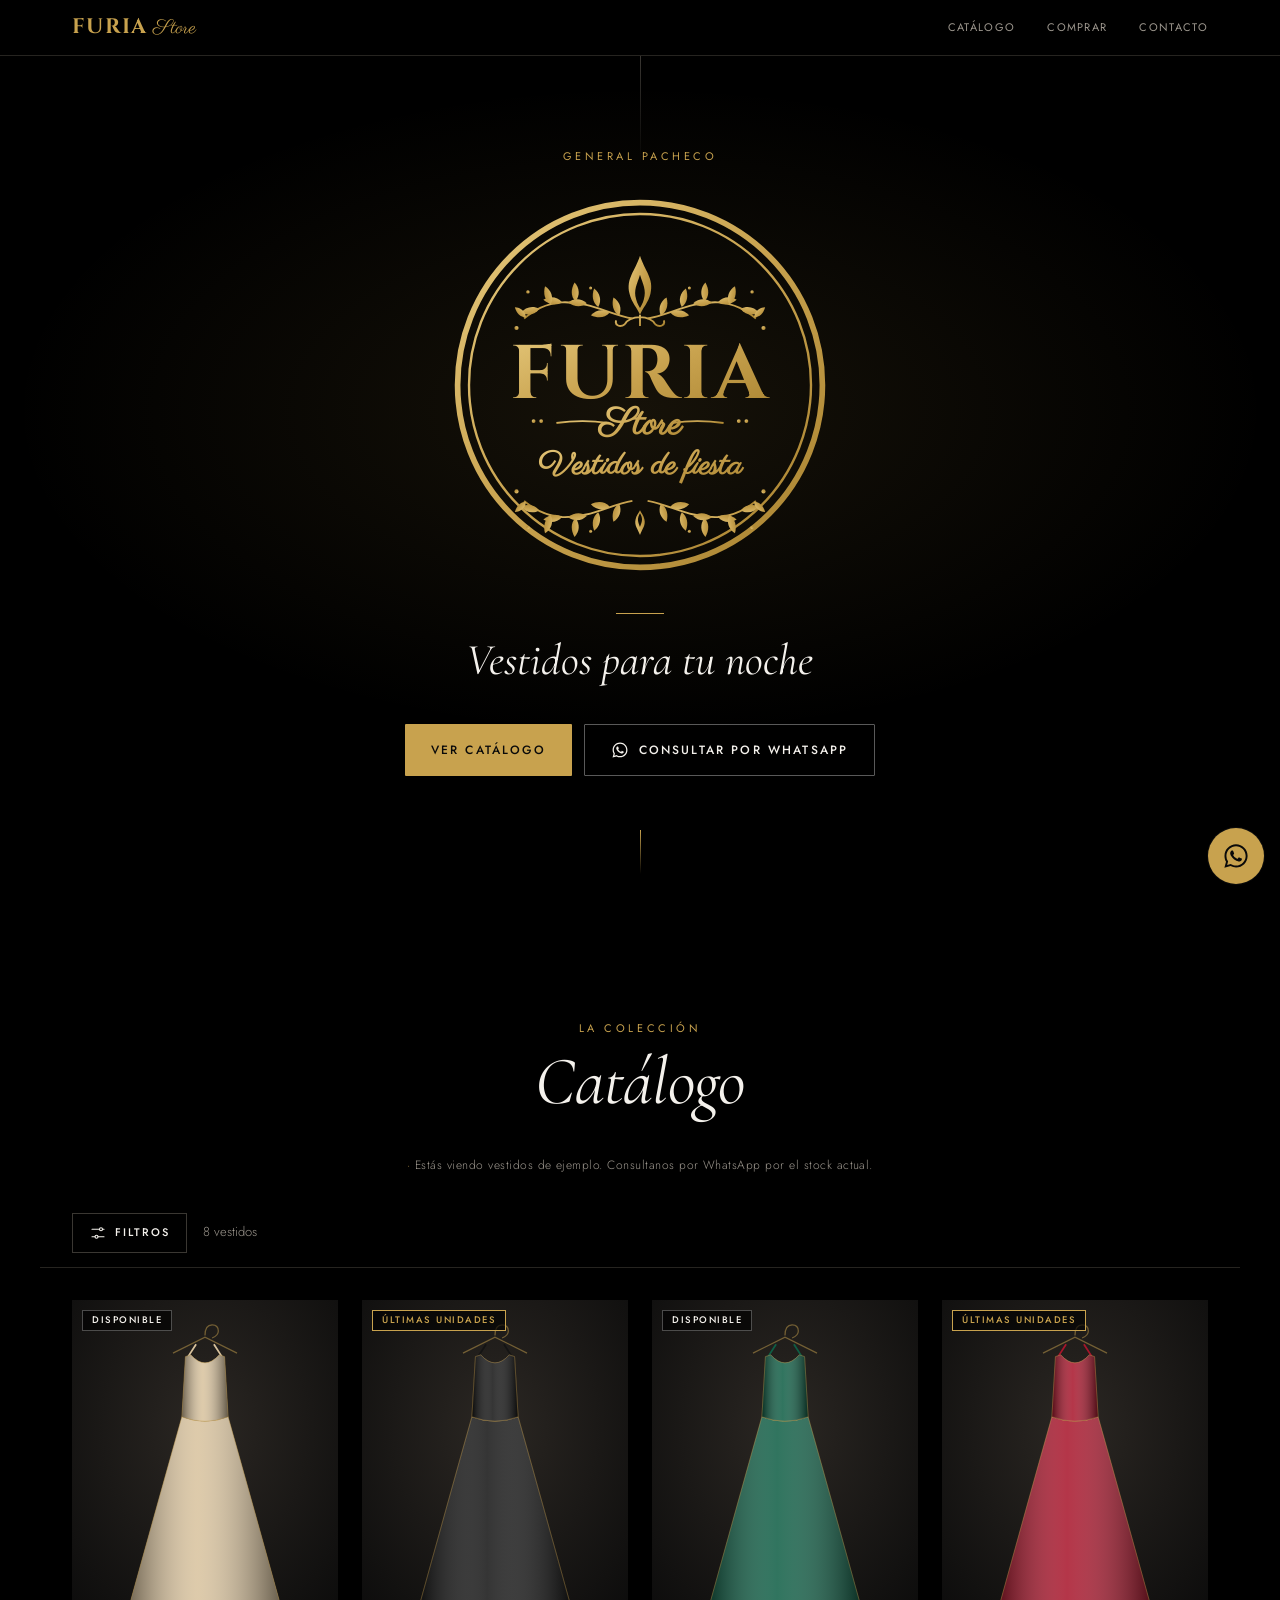
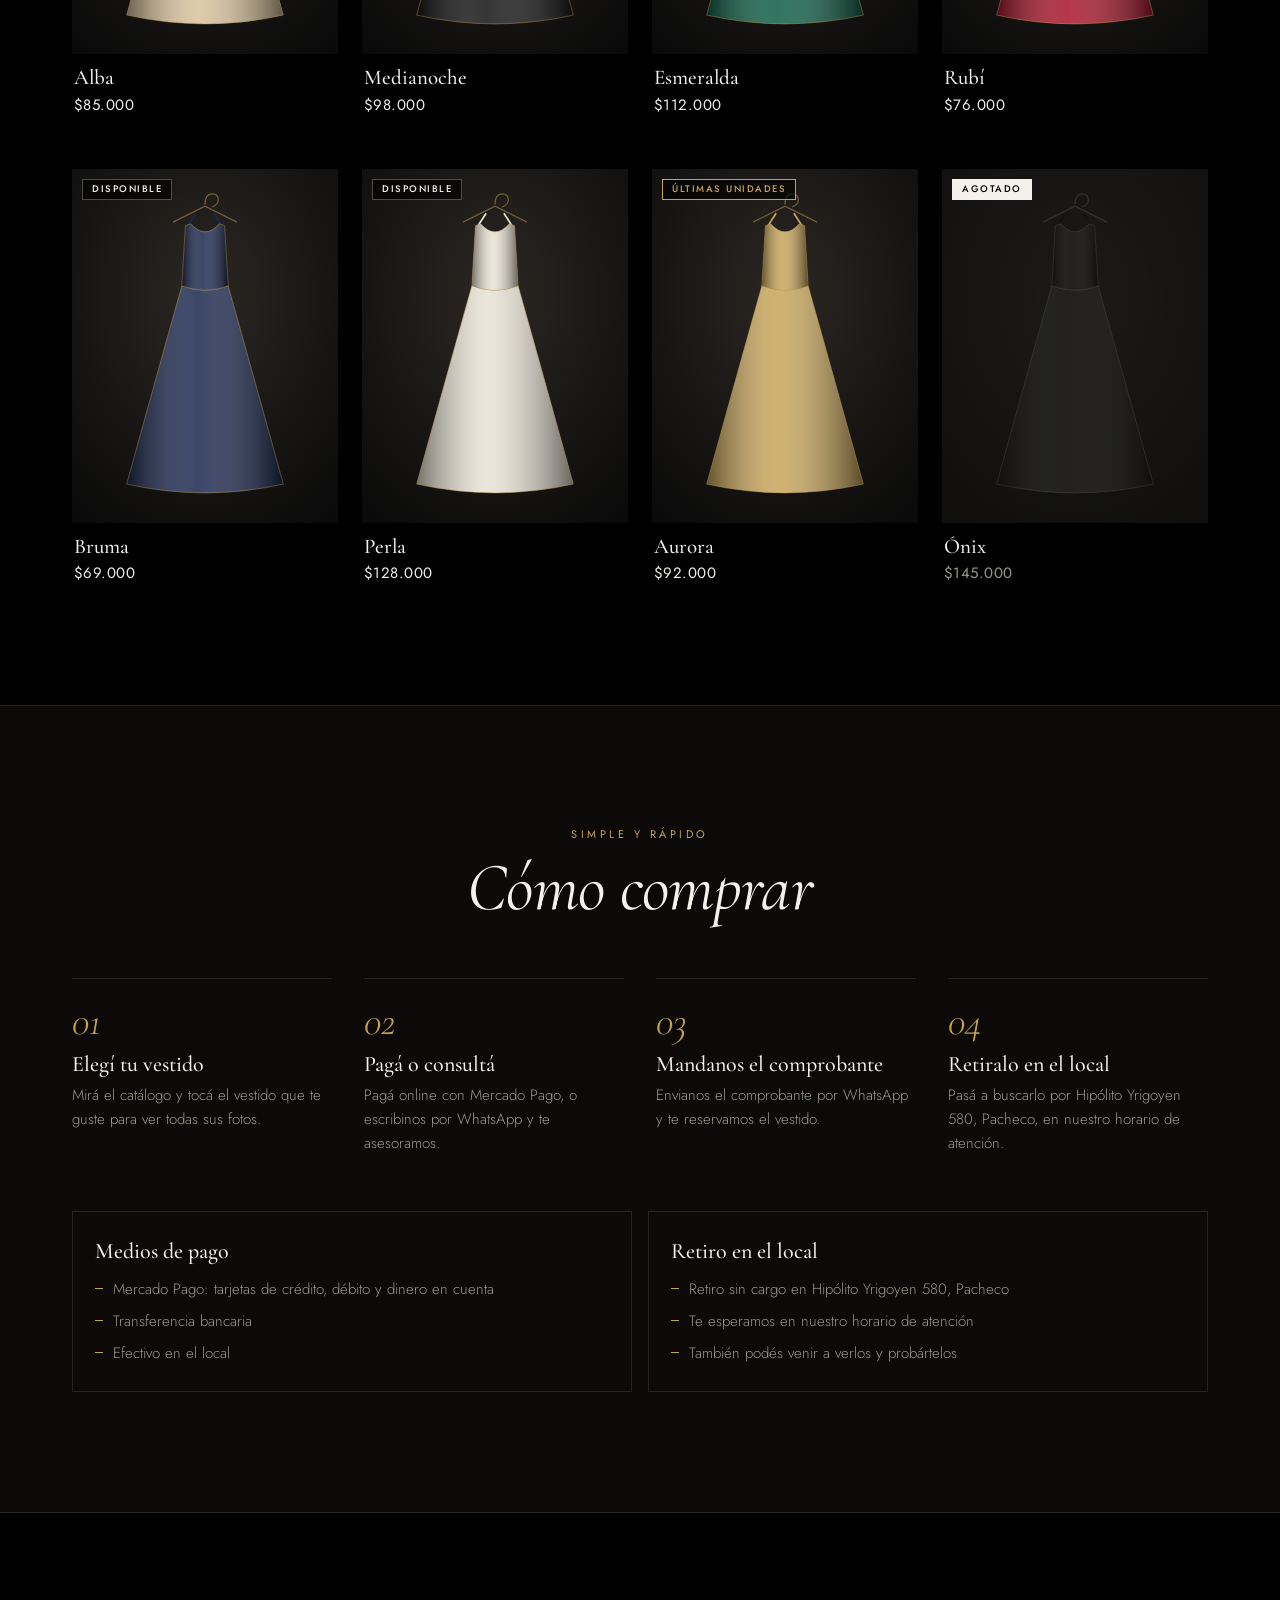
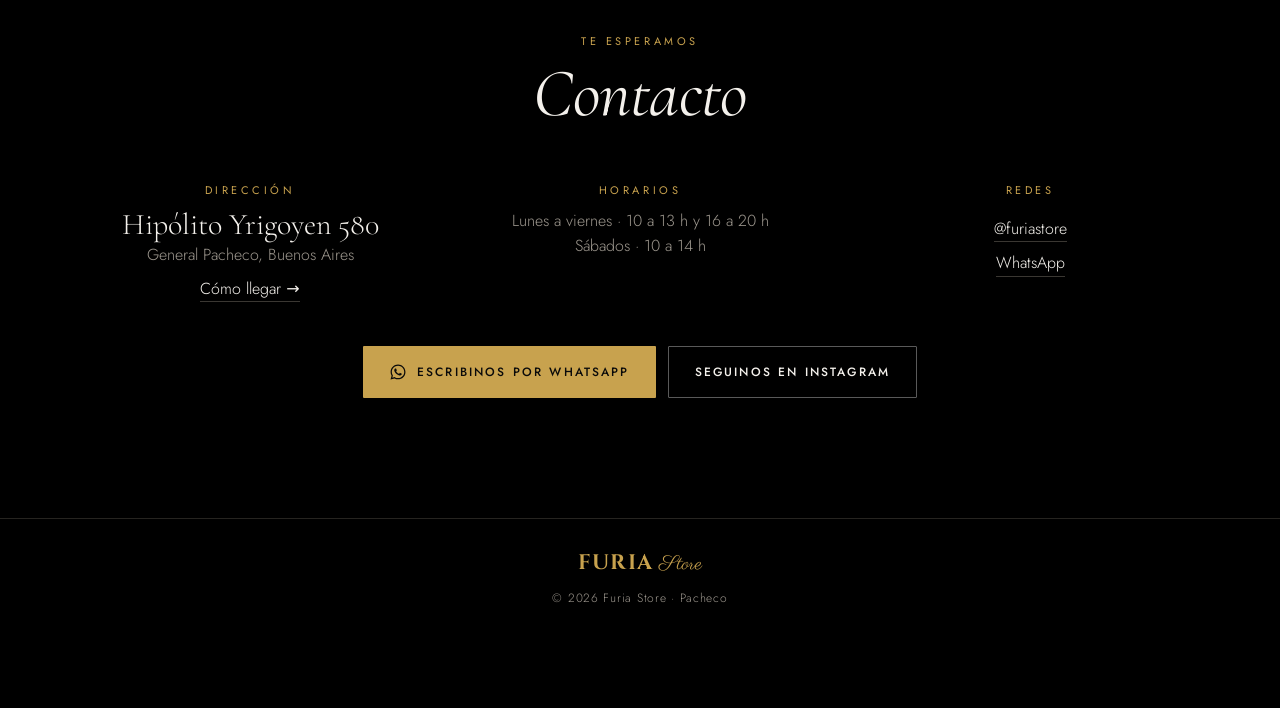
==== commit 618bbcdb: "Logo dorado del local y nueva dirección (Hipólito Yrigoyen 580) Co-Authored-By: Claude Opus 5.5 <nor" ====
--- a/index.html
+++ b/index.html
@@ -4,15 +4,15 @@
   <meta charset="utf-8">
   <meta name="viewport" content="width=device-width, initial-scale=1, viewport-fit=cover">
   <title>Furia Store · Vestidos de fiesta en Pacheco</title>
-  <meta name="description" content="Furia Store: vestidos de fiesta elegantes en General Pacheco. Hipólito Yrigoyen 860. Comprá online con Mercado Pago o consultanos por WhatsApp.">
+  <meta name="description" content="Furia Store: vestidos de fiesta elegantes en General Pacheco. Hipólito Yrigoyen 580. Comprá online con Mercado Pago o consultanos por WhatsApp.">
   <meta name="theme-color" content="#000000">
   <meta property="og:title" content="Furia Store · Vestidos para tu noche">
   <meta property="og:description" content="Vestidos de fiesta elegantes en Pacheco. Mirá el catálogo con precios y stock actualizado.">
   <meta property="og:type" content="website">
-  <link rel="icon" href="data:image/svg+xml,%3Csvg xmlns='http://www.w3.org/2000/svg' viewBox='0 0 64 64'%3E%3Crect width='64' height='64' fill='%23000'/%3E%3Ctext x='32' y='46' font-family='Arial Black,Arial' font-weight='900' font-size='40' fill='%23fff' text-anchor='middle'%3EF%3C/text%3E%3C/svg%3E">
+  <link rel="icon" href="data:image/svg+xml,%3Csvg xmlns='http://www.w3.org/2000/svg' viewBox='0 0 64 64'%3E%3Crect width='64' height='64' fill='%23000'/%3E%3Ccircle cx='32' cy='32' r='27' fill='none' stroke='%23c8a24e' stroke-width='3'/%3E%3Ctext x='32' y='44' font-family='Georgia,serif' font-weight='700' font-size='34' fill='%23c8a24e' text-anchor='middle'%3EF%3C/text%3E%3C/svg%3E">
   <link rel="preconnect" href="https://fonts.googleapis.com">
   <link rel="preconnect" href="https://fonts.gstatic.com" crossorigin>
-  <link href="https://fonts.googleapis.com/css2?family=Archivo+Black&family=Cormorant+Garamond:ital,wght@0,400;0,500;1,400;1,500&family=Jost:wght@300;400;500&display=swap" rel="stylesheet">
+  <link href="https://fonts.googleapis.com/css2?family=Cinzel:wght@600;700&family=Parisienne&family=Cormorant+Garamond:ital,wght@0,400;0,500;1,400;1,500&family=Jost:wght@300;400;500&display=swap" rel="stylesheet">
   <link rel="stylesheet" href="css/styles.css">
 </head>
 <body>
@@ -20,9 +20,8 @@
   <!-- ===== Barra superior ===== -->
   <header class="topbar">
     <div class="container topbar-inner">
-      <a href="#inicio" class="logo logo--mini" aria-label="Furia Store, inicio">
-        <span class="logo-word">FURIA</span>
-        <span class="logo-store" aria-hidden="true"><span>S</span><span>T</span><span>O</span><span>R</span><span>E</span></span>
+      <a href="#inicio" class="brand" aria-label="Furia Store, inicio">
+        <span class="brand-furia">FURIA</span><span class="brand-store">Store</span>
       </a>
       <nav class="nav" aria-label="Secciones">
         <a href="#catalogo">Catálogo</a>
@@ -36,13 +35,54 @@
     <!-- ===== 1. Inicio ===== -->
     <section id="inicio" class="hero">
       <div class="hero-inner">
-        <p class="eyebrow">Boutique de fiesta · Pacheco</p>
-        <!-- Logo armado con texto. Si preferís usar la imagen del logo,
-             subí el archivo como logo.png y reemplazá este bloque por:
-             <img src="logo.png" alt="Furia Store" class="hero-logo-img"> -->
-        <h1 class="logo logo--hero" aria-label="Furia Store">
-          <span class="logo-word">FURIA</span>
-          <span class="logo-store" aria-hidden="true"><span>S</span><span>T</span><span>O</span><span>R</span><span>E</span></span>
+        <p class="eyebrow">General Pacheco</p>
+        <!-- Logo (emblema dorado) dibujado en SVG. Si tenés el logo en archivo
+             (PNG o SVG con fondo transparente), subilo como logo.png y reemplazá
+             este bloque por: <h1><img src="logo.png" alt="Furia Store" class="emblem"></h1> -->
+        <h1 class="emblem-wrap">
+          <svg class="emblem" viewBox="0 0 400 400" role="img" aria-label="Furia Store, vestidos de fiesta">
+            <defs>
+              <linearGradient id="gold" x1="0" y1="0" x2="1" y2="1">
+                <stop offset="0" stop-color="#e6c97c"/>
+                <stop offset=".5" stop-color="#c8a24e"/>
+                <stop offset="1" stop-color="#a8822f"/>
+              </linearGradient>
+              <path id="leaf" d="M0 0 C4 -7 12 -9 19 -6 C14 0 7 3 0 0 Z"/>
+              <path id="flame" d="M200 64 C195 80 185 88 189 104 C191 113 197 119 200 126 C203 119 209 113 211 104 C215 88 205 80 200 64 Z M200 84 C197 94 193 100 196 110 C197 114 199 117 200 119 C201 117 203 114 204 110 C207 100 203 94 200 84 Z"/>
+              <g id="sprig">
+                <path d="M208 130 C232 126 252 112 282 113 C300 114 312 122 322 130" fill="none" stroke="url(#gold)" stroke-width="2"/>
+                <use href="#leaf" transform="translate(222 127) rotate(-55)"/>
+                <use href="#leaf" transform="translate(232 124) rotate(25)"/>
+                <use href="#leaf" transform="translate(244 118) rotate(-60)"/>
+                <use href="#leaf" transform="translate(256 114) rotate(15)"/>
+                <use href="#leaf" transform="translate(268 112) rotate(-70)"/>
+                <use href="#leaf" transform="translate(282 113) rotate(10)"/>
+                <use href="#leaf" transform="translate(294 115) rotate(-55)"/>
+                <use href="#leaf" transform="translate(306 120) rotate(30)"/>
+                <use href="#leaf" transform="translate(320 129) rotate(-25) scale(.8)"/>
+                <circle cx="330" cy="140" r="2.2"/><circle cx="318" cy="102" r="1.8"/><circle cx="252" cy="98" r="1.6"/>
+              </g>
+            </defs>
+            <g fill="url(#gold)">
+              <circle cx="200" cy="200" r="192" fill="none" stroke="url(#gold)" stroke-width="6"/>
+              <circle cx="200" cy="200" r="180" fill="none" stroke="url(#gold)" stroke-width="2.5"/>
+              <!-- adorno superior -->
+              <use href="#flame" fill-rule="evenodd"/>
+              <path d="M184 136 C190 126 210 126 216 136 M184 136 c-5 4 -11 1 -9 -4 M216 136 c5 4 11 1 9 -4 M200 126 V138" fill="none" stroke="url(#gold)" stroke-width="2"/>
+              <use href="#sprig"/>
+              <use href="#sprig" transform="translate(400 0) scale(-1 1)"/>
+              <!-- texto -->
+              <text class="emblem-furia" x="200" y="214" text-anchor="middle">FURIA</text>
+              <path d="M112 240 Q140 236 166 240 M234 240 Q260 236 288 240" fill="none" stroke="url(#gold)" stroke-width="2"/>
+              <text class="emblem-store" x="200" y="252" text-anchor="middle">Store</text>
+              <text class="emblem-sub" x="200" y="294" text-anchor="middle">Vestidos de fiesta</text>
+              <circle cx="88" cy="238" r="2"/><circle cx="96" cy="238" r="2"/><circle cx="304" cy="238" r="2"/><circle cx="312" cy="238" r="2"/>
+              <!-- adorno inferior -->
+              <use href="#sprig" transform="translate(0 452) scale(1 -1)"/>
+              <use href="#sprig" transform="translate(400 452) scale(-1 -1)"/>
+              <use href="#flame" fill-rule="evenodd" transform="translate(200 358) scale(.42 -.42) translate(-200 -64)"/>
+            </g>
+          </svg>
         </h1>
         <span class="hero-rule" aria-hidden="true"></span>
         <p class="tagline">Vestidos para tu noche</p>
@@ -111,7 +151,7 @@
           <li>
             <span class="step-num">04</span>
             <h3>Retiralo en el local</h3>
-            <p>Pasá a buscarlo por Hipólito Yrigoyen 860, Pacheco, en nuestro horario de atención.</p>
+            <p>Pasá a buscarlo por Hipólito Yrigoyen 580, Pacheco, en nuestro horario de atención.</p>
           </li>
         </ol>
 
@@ -127,7 +167,7 @@
           <div class="info-card">
             <h3>Retiro en el local</h3>
             <ul>
-              <li>Retiro sin cargo en Hipólito Yrigoyen 860, Pacheco</li>
+              <li>Retiro sin cargo en Hipólito Yrigoyen 580, Pacheco</li>
               <li>Te esperamos en nuestro horario de atención</li>
               <li>También podés venir a verlos y probártelos</li>
             </ul>
@@ -147,10 +187,10 @@
         <div class="contact-grid">
           <div class="contact-item">
             <h3>Dirección</h3>
-            <p class="contact-big">Hipólito Yrigoyen 860</p>
+            <p class="contact-big">Hipólito Yrigoyen 580</p>
             <p>General Pacheco, Buenos Aires</p>
             <a class="link" target="_blank" rel="noopener"
-               href="https://www.google.com/maps/search/?api=1&query=Hip%C3%B3lito+Yrigoyen+860+General+Pacheco">Cómo llegar →</a>
+               href="https://www.google.com/maps/search/?api=1&query=Hip%C3%B3lito+Yrigoyen+580+General+Pacheco">Cómo llegar →</a>
           </div>
           <div class="contact-item">
             <h3>Horarios</h3>
@@ -178,9 +218,8 @@
 
   <footer class="footer">
     <div class="container footer-inner">
-      <span class="logo logo--mini" aria-hidden="true">
-        <span class="logo-word">FURIA</span>
-        <span class="logo-store"><span>S</span><span>T</span><span>O</span><span>R</span><span>E</span></span>
+      <span class="brand" aria-hidden="true">
+        <span class="brand-furia">FURIA</span><span class="brand-store">Store</span>
       </span>
       <p>© <span id="year"></span> Furia Store · Pacheco</p>
     </div>
--- a/css/styles.css
+++ b/css/styles.css
@@ -11,10 +11,11 @@
   --line-strong: #3a3732;
   --text: #f4f1ec;
   --muted: #9d978e;
-  --accent: #cfb68c;        /* champagne */
-  --accent-soft: rgba(207, 182, 140, .14);
-
-  --font-logo: "Archivo Black", "Arial Black", Arial, sans-serif;
+  --accent: #c8a24e;        /* dorado del logo */
+  --accent-soft: rgba(200, 162, 78, .14);
+
+  --font-logo: "Cinzel", "Trajan Pro", Georgia, serif;
+  --font-script: "Parisienne", "Segoe Script", cursive;
   --font-title: "Cormorant Garamond", Georgia, serif;
   --font-body: "Jost", system-ui, -apple-system, "Segoe UI", sans-serif;
 
@@ -56,29 +57,17 @@
   fill: none; stroke: currentColor; stroke-width: 1.5; stroke-linecap: round;
 }
 
-/* ---------- Logo (FURIA + STORE vertical) ---------- */
-.logo {
-  display: inline-flex;
-  align-items: stretch;
-  font-family: var(--font-logo);
-  font-weight: 400;
-  color: #fff;
-  line-height: .74;
-  text-transform: uppercase;
-}
-.logo-word { letter-spacing: -.01em; padding-top: .02em; }
-.logo-store {
-  display: flex;
-  flex-direction: column;
-  justify-content: space-between;
-  margin-left: .07em;
-  font-size: .158em;
-  line-height: 1;
-  padding: .02em 0 0;
-}
-.logo-store span { display: block; height: 1em; line-height: .78; text-align: center; }
-.logo--mini { font-size: 22px; }
-.logo--hero { font-size: clamp(76px, 25vw, 176px); }
+/* ---------- Logo (emblema dorado: FURIA + Store en cursiva) ---------- */
+.emblem-wrap { line-height: 0; }
+.emblem { width: min(80vw, 380px); height: auto; display: block; }
+.emblem-furia { font-family: var(--font-logo); font-weight: 700; font-size: 80px; letter-spacing: 3px; }
+.emblem-store { font-family: var(--font-script); font-size: 40px; }
+.emblem-sub { font-family: var(--font-script); font-size: 34px; }
+
+.brand { display: inline-flex; align-items: baseline; gap: 6px; color: var(--accent); line-height: 1; }
+.brand-furia { font-family: var(--font-logo); font-weight: 700; font-size: 21px; letter-spacing: .06em; }
+.brand-store { font-family: var(--font-script); font-size: 20px; }
+@media (max-width: 399px) { .brand-store { display: none; } }
 
 /* ---------- Barra superior ---------- */
 .topbar {
@@ -90,10 +79,10 @@
   border-bottom: 1px solid var(--line);
 }
 .topbar-inner { height: 100%; display: flex; align-items: center; justify-content: space-between; }
-.nav { display: flex; gap: 20px; }
+.nav { display: flex; gap: 14px; }
 .nav a {
   font-size: 11px; font-weight: 400;
-  letter-spacing: .18em; text-transform: uppercase;
+  letter-spacing: .12em; text-transform: uppercase;
   color: var(--muted);
   transition: color .2s;
 }
@@ -112,7 +101,7 @@
 }
 .btn .ico { width: 18px; height: 18px; }
 .btn-accent { background: var(--accent); color: #0a0a0a; }
-.btn-accent:hover { background: #e0caa3; }
+.btn-accent:hover { background: #d8b665; }
 .btn-ghost { border: 1px solid rgba(255, 255, 255, .35); color: var(--text); }
 .btn-ghost:hover { border-color: #fff; }
 .btn:active { transform: scale(.98); }
@@ -125,7 +114,7 @@
   text-align: center;
   padding: 56px 20px 88px;
   background:
-    radial-gradient(ellipse 70% 55% at 50% 42%, rgba(207, 182, 140, .11), transparent 70%),
+    radial-gradient(ellipse 70% 55% at 50% 42%, rgba(200, 162, 78, .11), transparent 70%),
     var(--bg);
   overflow: hidden;
 }
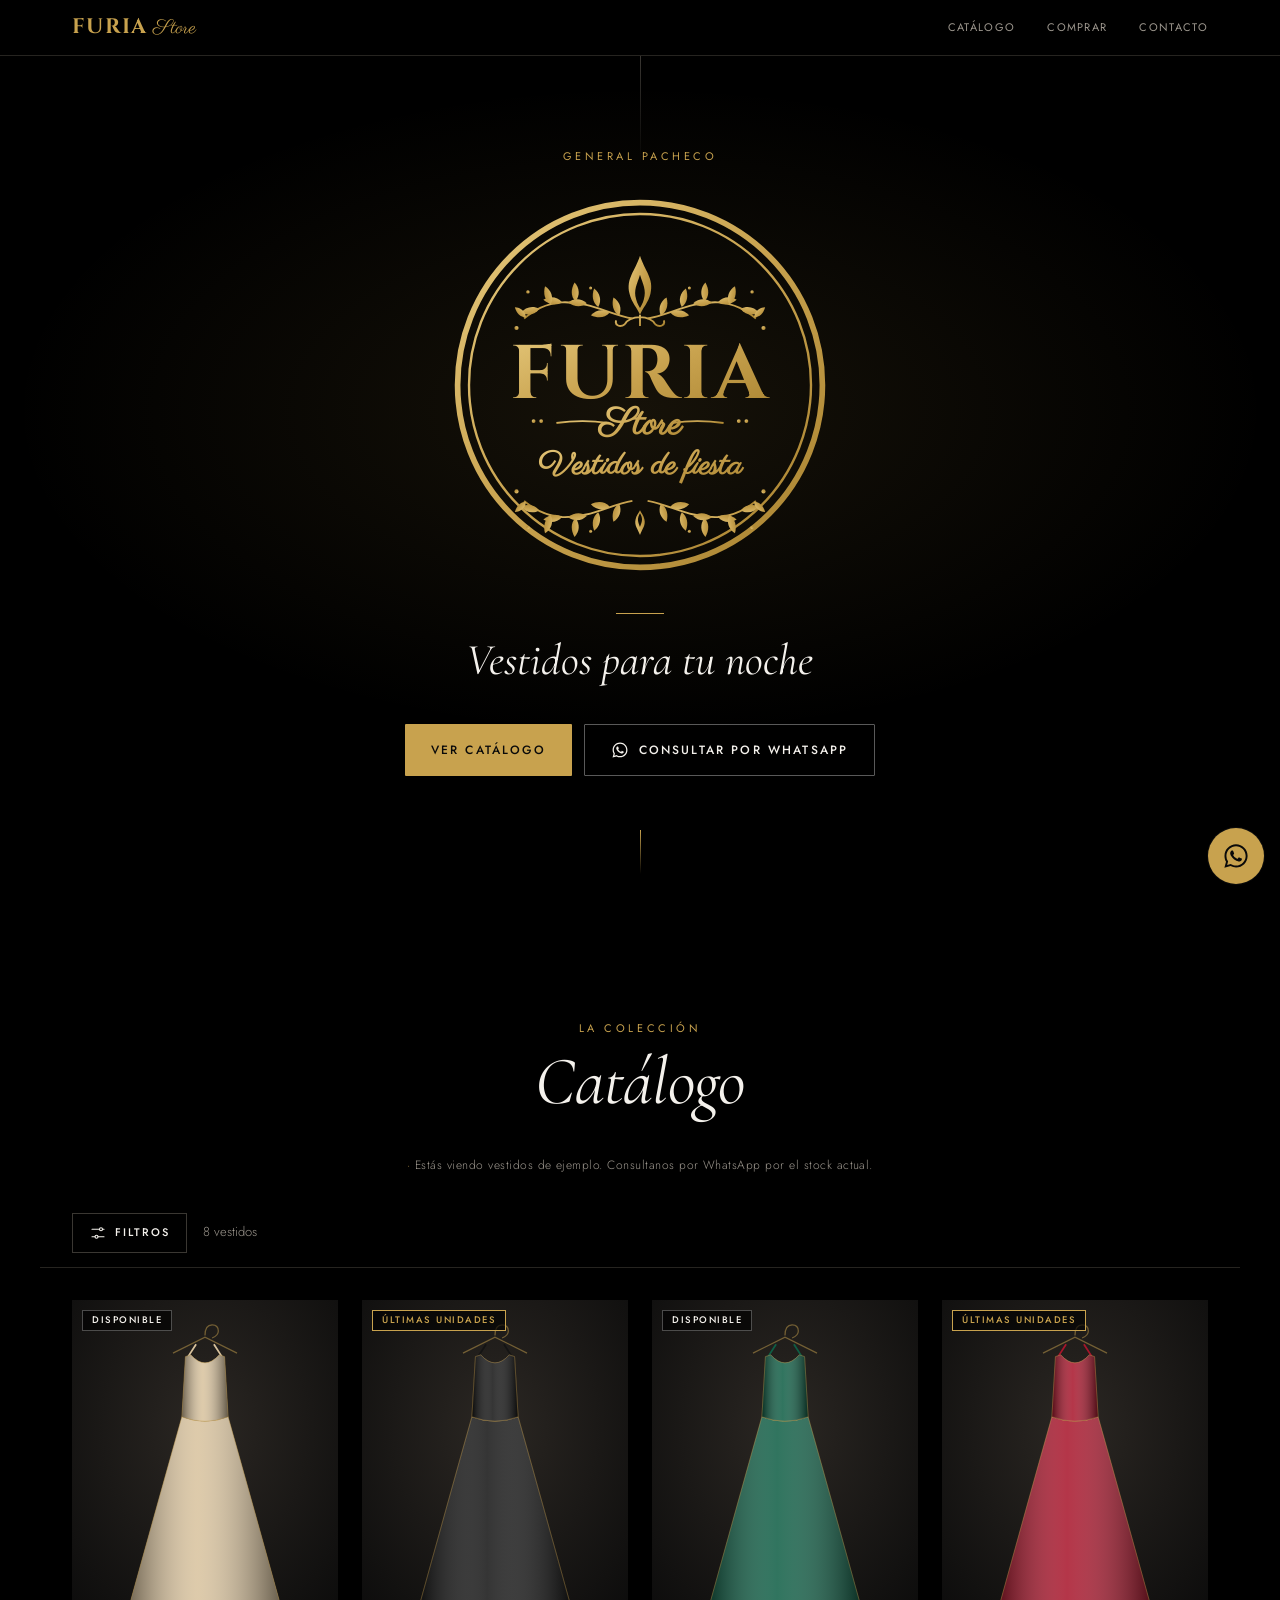
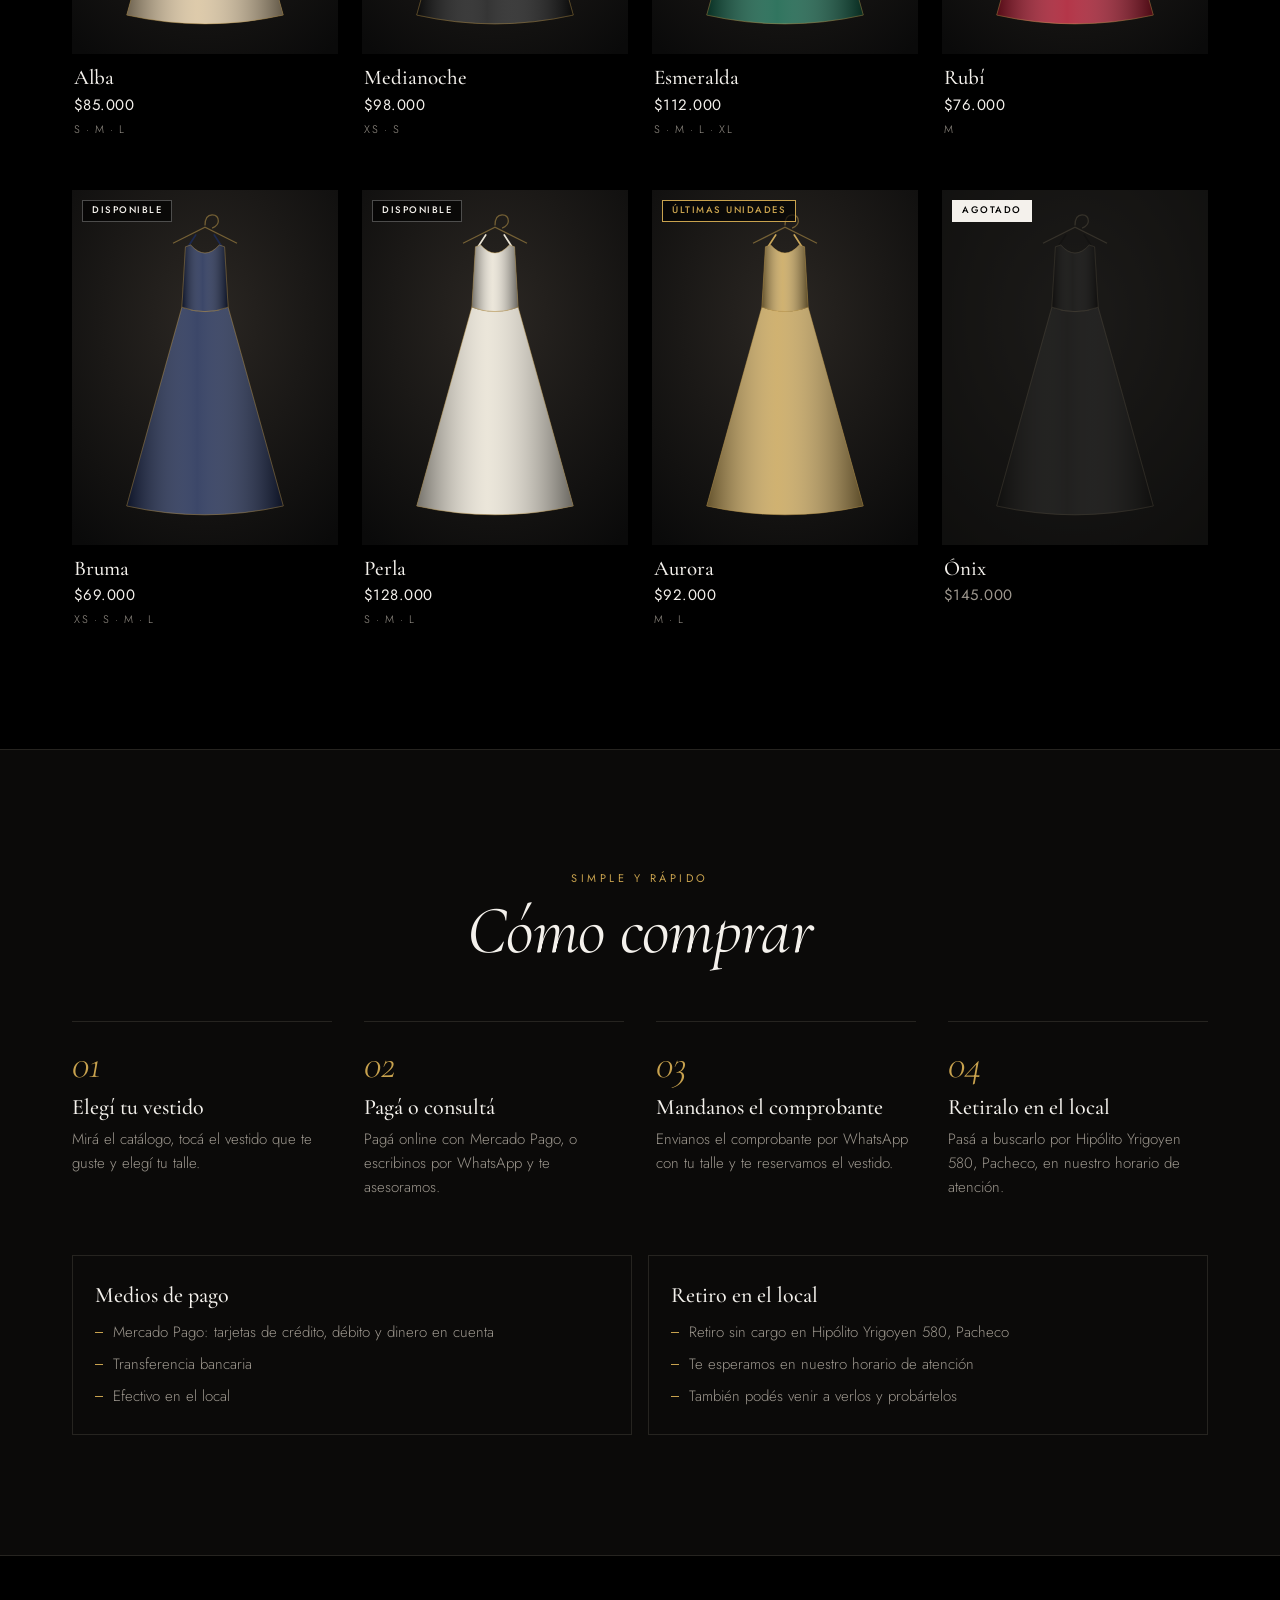
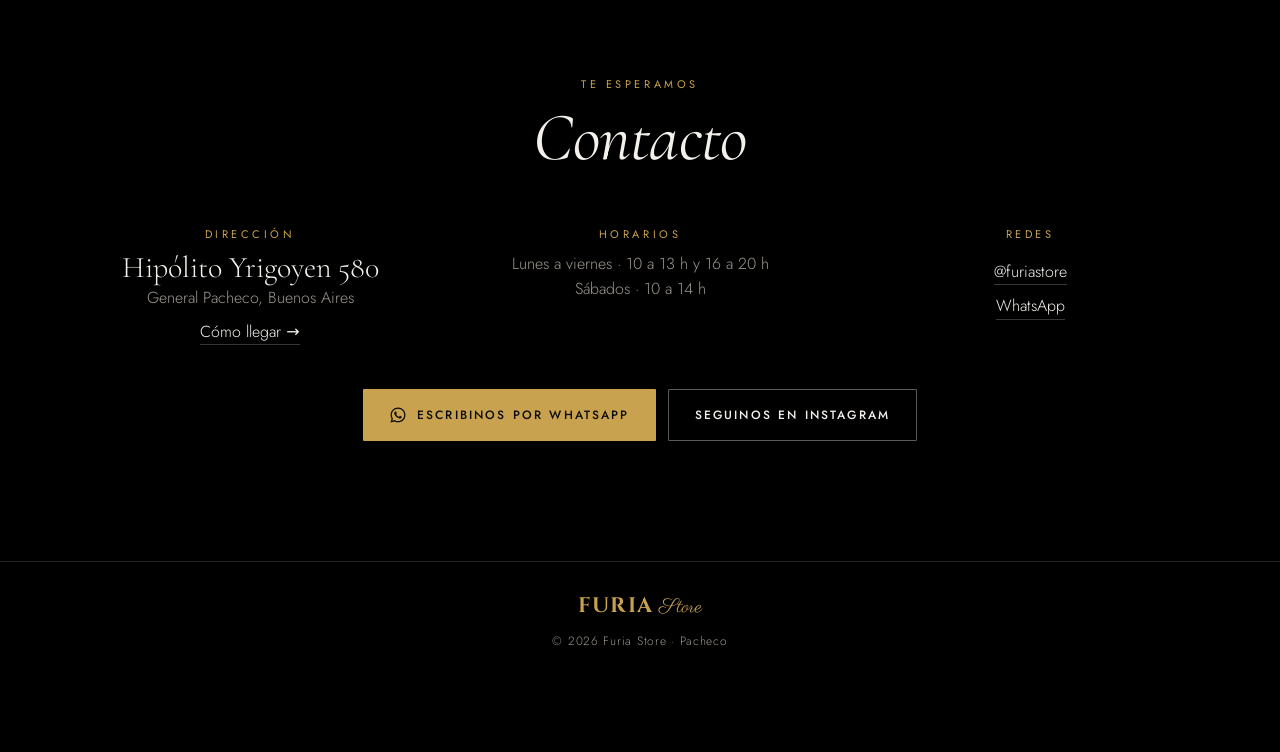
==== commit b25ef473: "Talles con stock por talle en la página y en el panel - Nueva columna "talles" en la planilla con fo" ====
--- a/index.html
+++ b/index.html
@@ -136,7 +136,7 @@
           <li>
             <span class="step-num">01</span>
             <h3>Elegí tu vestido</h3>
-            <p>Mirá el catálogo y tocá el vestido que te guste para ver todas sus fotos.</p>
+            <p>Mirá el catálogo, tocá el vestido que te guste y elegí tu talle.</p>
           </li>
           <li>
             <span class="step-num">02</span>
@@ -146,7 +146,7 @@
           <li>
             <span class="step-num">03</span>
             <h3>Mandanos el comprobante</h3>
-            <p>Envianos el comprobante por WhatsApp y te reservamos el vestido.</p>
+            <p>Envianos el comprobante por WhatsApp con tu talle y te reservamos el vestido.</p>
           </li>
           <li>
             <span class="step-num">04</span>
@@ -247,6 +247,10 @@
       </button>
     </div>
     <div class="sheet-body">
+      <fieldset class="fgroup" id="fTallesGrupo">
+        <legend>Talle</legend>
+        <div id="fTalles" class="chips"></div>
+      </fieldset>
       <fieldset class="fgroup">
         <legend>Color</legend>
         <div id="fColores" class="chips"></div>
--- a/css/styles.css
+++ b/css/styles.css
@@ -232,6 +232,10 @@
   font-size: 21px; line-height: 1.15;
 }
 .card-price { font-size: 15px; font-weight: 400; letter-spacing: .03em; margin-top: 2px; }
+.card-sizes {
+  font-size: 11px; letter-spacing: .14em; text-transform: uppercase;
+  color: var(--muted); margin-top: 4px;
+}
 .card[data-stock="agotado"] .card-media img { opacity: .4; filter: grayscale(.6); }
 .card[data-stock="agotado"] .card-price { color: var(--muted); }
 
@@ -406,6 +410,20 @@
 .detail-price { font-size: 22px; font-weight: 400; letter-spacing: .03em; margin: 8px 0 22px; }
 .detail-meta { font-size: 14px; color: var(--muted); margin-bottom: 22px; }
 .detail-meta strong { font-weight: 400; color: var(--text); }
+.detail-label {
+  display: flex; justify-content: space-between; align-items: baseline;
+  font-size: 11px; letter-spacing: .24em; text-transform: uppercase;
+  color: var(--muted);
+  margin-bottom: 10px;
+}
+.detail-label em { font-style: normal; letter-spacing: .06em; text-transform: none; color: var(--accent); opacity: 0; transition: opacity .2s; }
+.sizes { margin-bottom: 28px; }
+.sizes.need .detail-label em { opacity: 1; }
+.sizes.need .chips { animation: nudge .4s; }
+@keyframes nudge { 25% { transform: translateX(-5px); } 75% { transform: translateX(5px); } }
+.size-note { font-size: 13px; color: var(--accent); margin-top: 10px; min-height: 1em; }
+.chip--sin { color: var(--muted); border-color: var(--line); text-decoration: line-through; cursor: not-allowed; opacity: .55; }
+.chip--sin:hover { border-color: var(--line); }
 .detail-actions { display: grid; gap: 10px; }
 .detail-note { font-size: 13px; color: var(--muted); margin-top: 16px; line-height: 1.5; }
 
